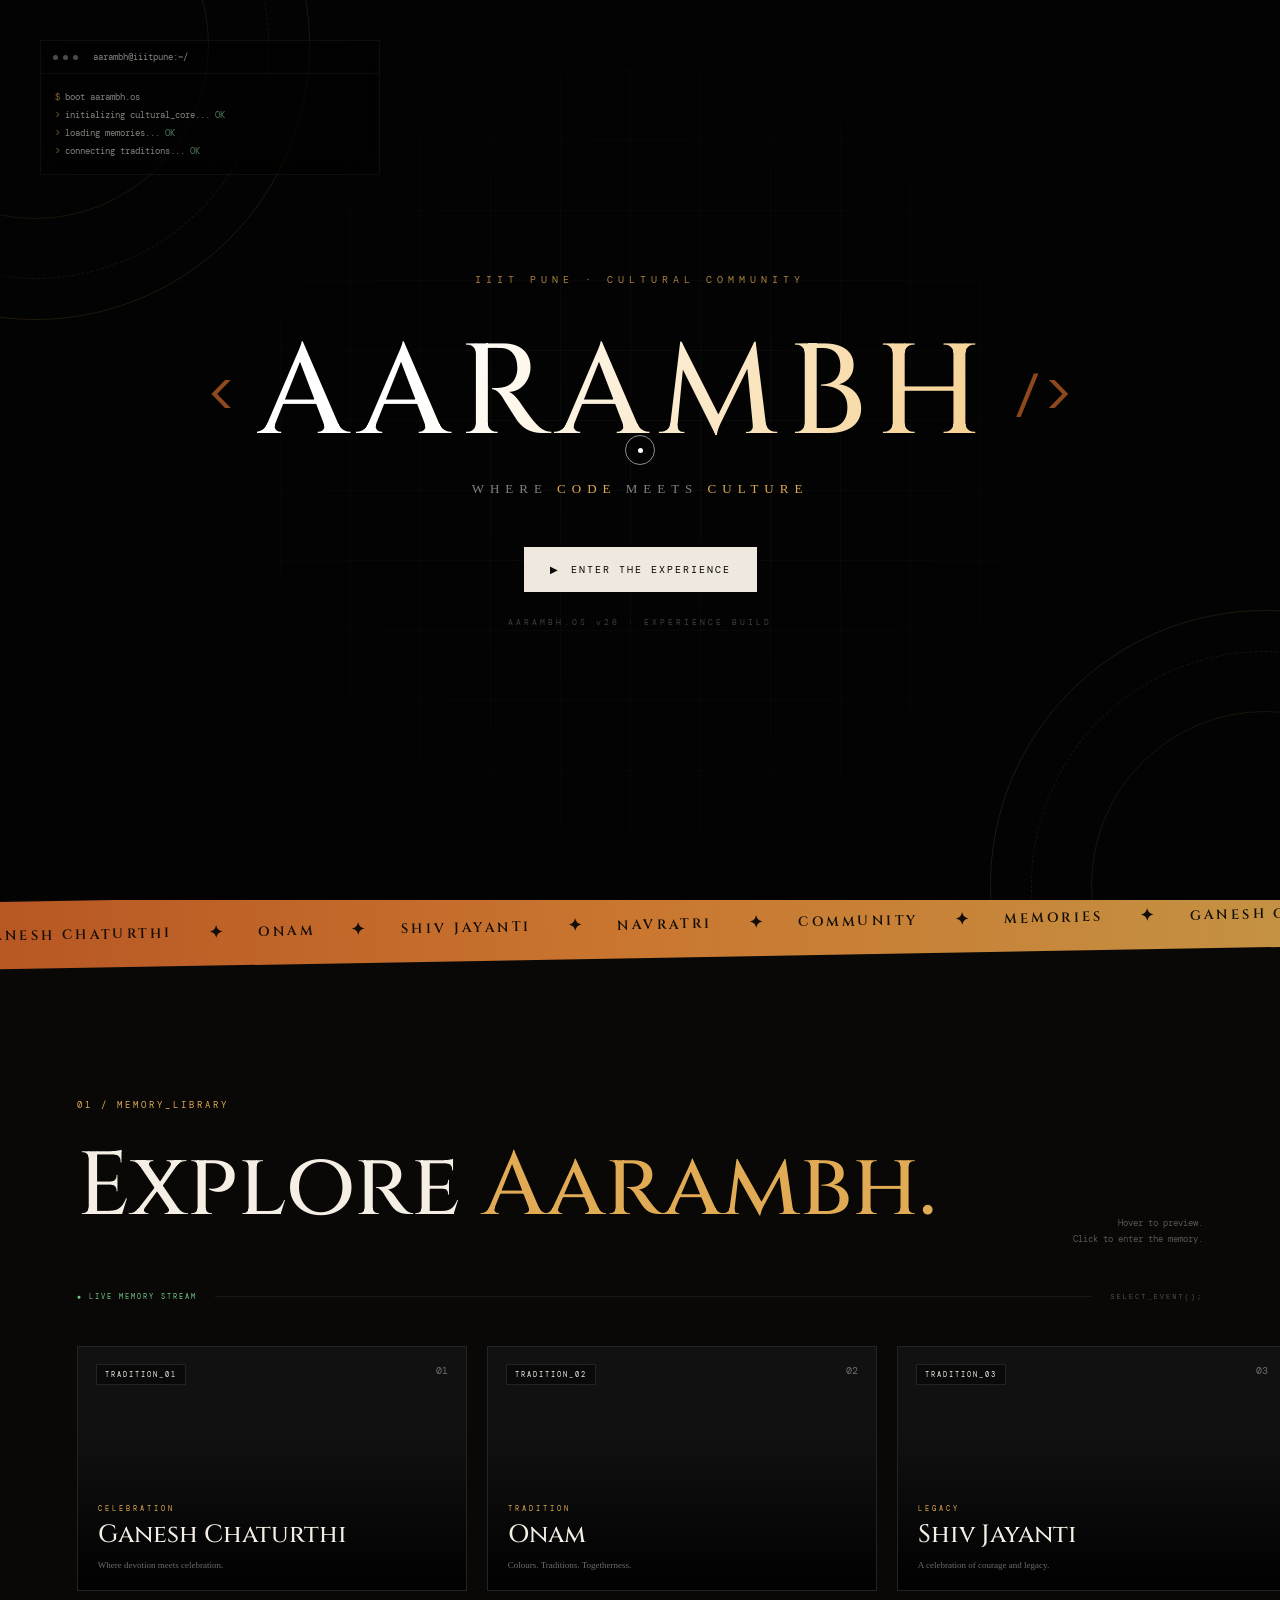
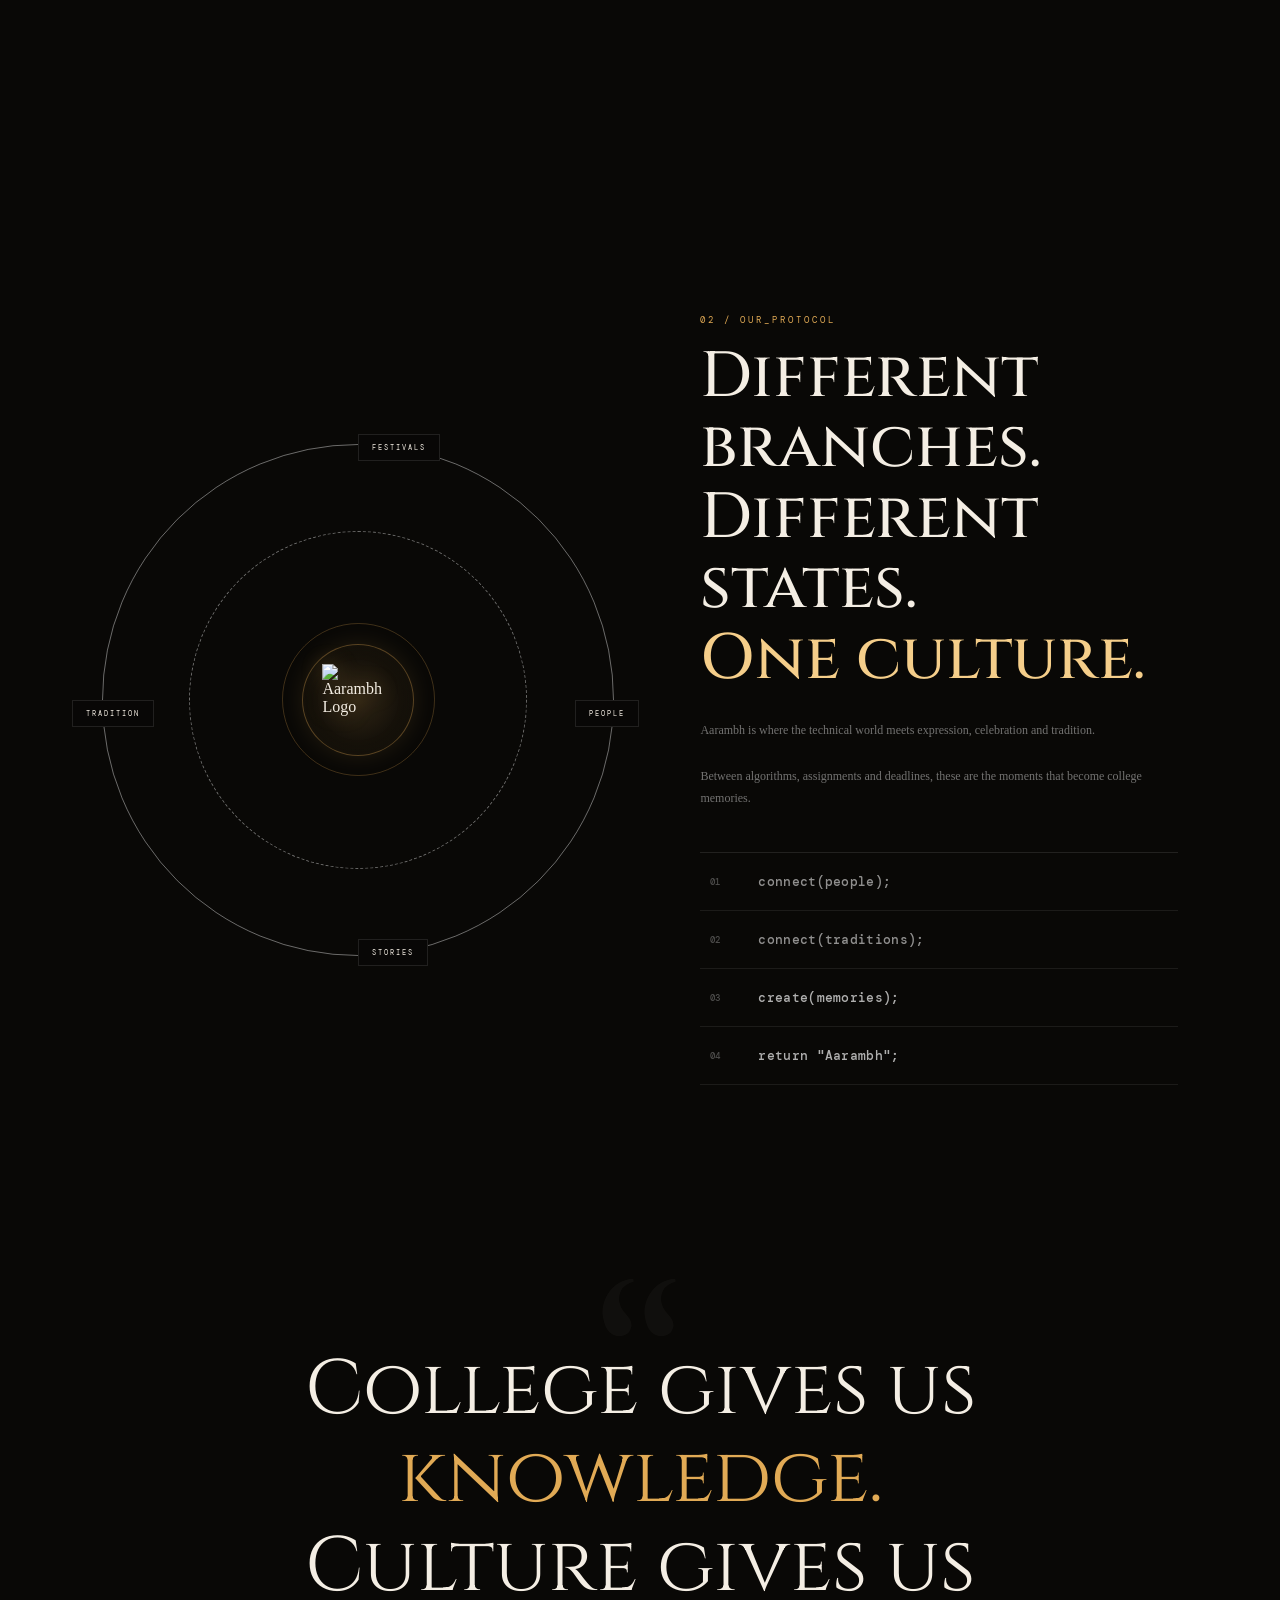
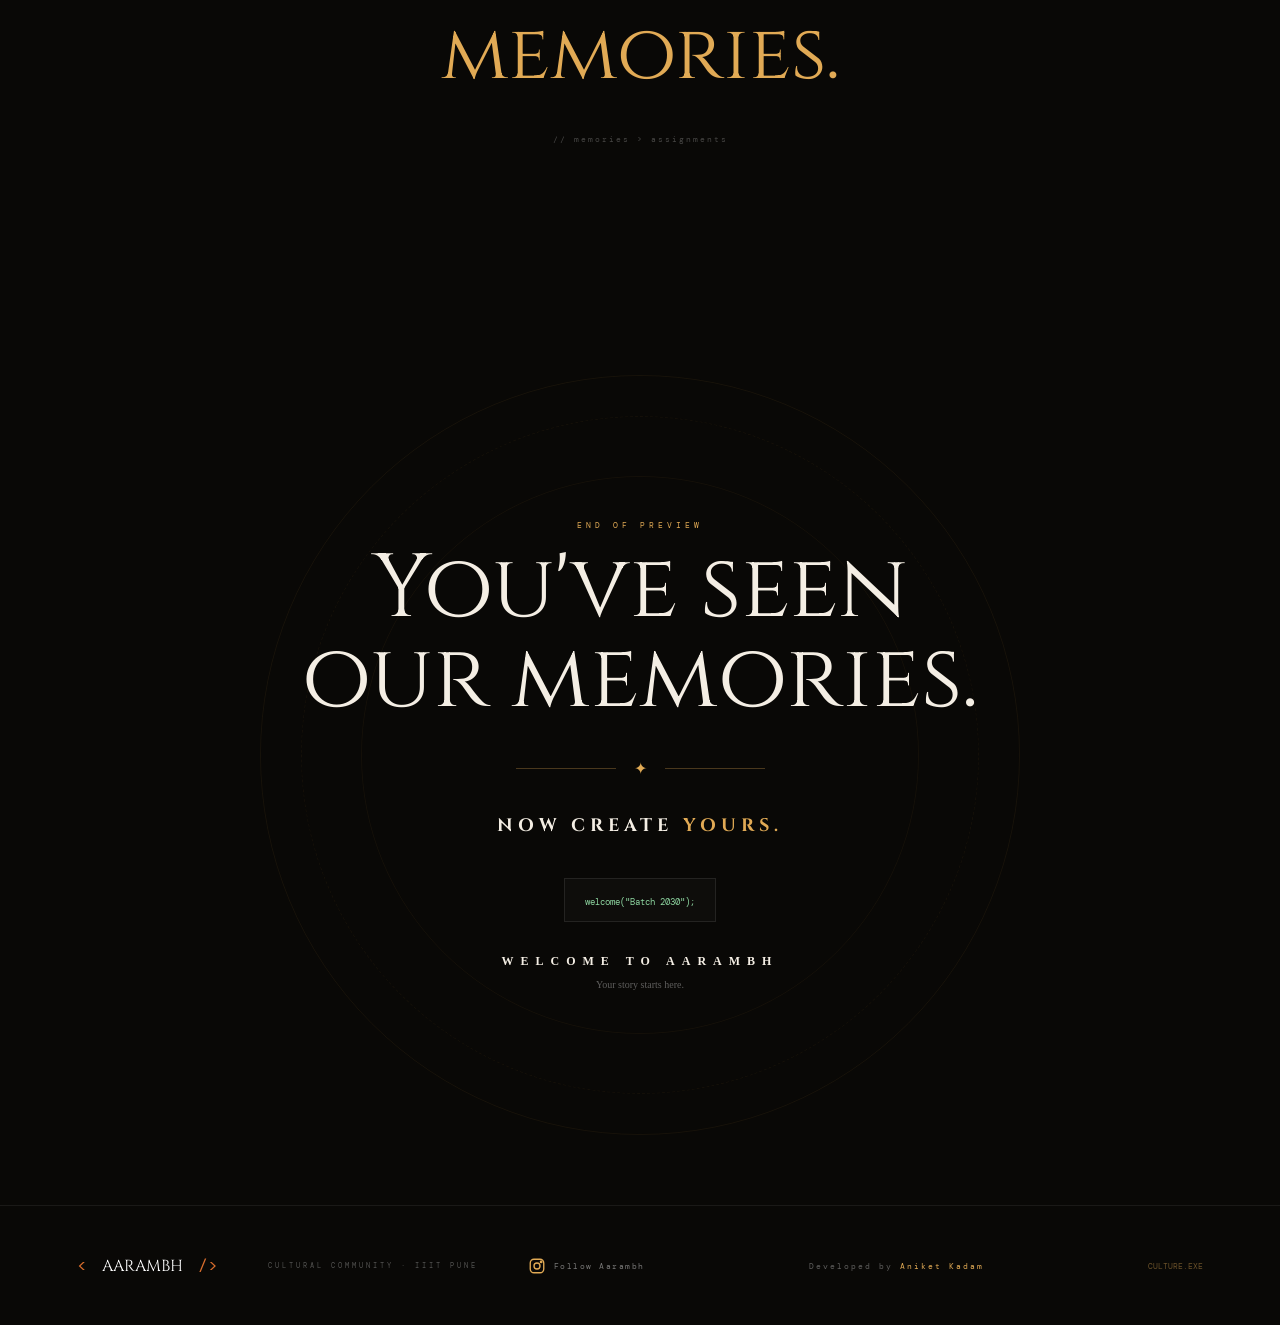
==== index.html @ 5f2bb7c4 "first commit" ====
<!DOCTYPE html>
<html lang="en">

<head>
    <meta charset="UTF-8">

    <meta
        name="viewport"
        content="width=device-width, initial-scale=1.0"
    >

    <title>Aarambh.OS | IIIT Pune</title>

    <link rel="preconnect" href="https://fonts.googleapis.com">

    <link rel="preconnect"
          href="https://fonts.gstatic.com"
          crossorigin>

    <link
        href="https://fonts.googleapis.com/css2?family=Cinzel:wght@400;500;600;700&family=DM+Mono:wght@300;400;500&family=Manrope:wght@300;400;500;600;700&display=swap"
        rel="stylesheet"
    >
    <link
    rel="icon"
    type="image/png"
    sizes="32x32"
    href="https://res.cloudinary.com/sn8krgue/image/upload/v1786532656/aarambh-logo1.png"
>

<link
    rel="apple-touch-icon"
    href="https://res.cloudinary.com/sn8krgue/image/upload/v1786532656/aarambh-logo1.png"
>
<style>
        html,
        body {
            margin: 0;
            padding: 0;
            background-color: #090806;
        }
    </style>
    <link rel="stylesheet" href="./style.css">

</head>


<body>


<!-- ==========================================
     GLOBAL EFFECTS
========================================== -->

<div class="noise"></div>

<div class="scanlines"></div>

<div id="mouseGlow"></div>

<div id="codeRain"></div>

<div id="scrollProgress"></div>



<!-- ==========================================
     CUSTOM CURSOR
========================================== -->

<div id="cursor">

    <div class="cursor-dot"></div>

    <span id="cursorLabel">
        PLAY
    </span>

</div>



<!-- ==========================================
     INTRO / BOOT SCREEN
========================================== -->

<section id="intro">

    <div class="intro-grid"></div>

    <div class="intro-mandala mandala-one"></div>

    <div class="intro-mandala mandala-two"></div>


    <div class="boot-terminal">

        <div class="terminal-top">

            <div class="terminal-dots">

                <span></span>
                <span></span>
                <span></span>

            </div>

            <p>
                aarambh@iiitpune:~/
            </p>

        </div>


        <div class="terminal-body">

            <p class="boot-line">
                <span>$</span>
                boot aarambh.os
            </p>

            <p class="boot-line delay-1">
                <span>></span>
                initializing cultural_core...
                <strong>OK</strong>
            </p>

            <p class="boot-line delay-2">
                <span>></span>
                loading memories...
                <strong>OK</strong>
            </p>

            <p class="boot-line delay-3">
                <span>></span>
                connecting traditions...
                <strong>OK</strong>
            </p>

        </div>

    </div>



    <div class="intro-main">

        <p class="eyebrow">
            IIIT PUNE · CULTURAL COMMUNITY
        </p>

        <div class="intro-title-wrap">

            <div class="code-symbol">
                &lt;
            </div>

            <h1>
                AARAMBH
            </h1>

            <div class="code-symbol">
                /&gt;
            </div>

        </div>


        <p class="intro-subtitle">
            Where
            <span>Code</span>
            Meets
            <span>Culture</span>
        </p>


        <button
            id="enterBtn"
            class="magnetic-button"
        >

            <span class="button-icon">
                ▶
            </span>

            <span>
                ENTER THE EXPERIENCE
            </span>

        </button>


        <p class="intro-version">
            AARAMBH.OS v26 · EXPERIENCE BUILD
        </p>

    </div>

</section>



<!-- ==========================================
     MAIN WEBSITE
========================================== -->

<main id="website">



<!-- ==========================================
     NAVIGATION
========================================== -->

<nav id="navbar">

    <a href="#home" class="nav-logo">

        <span class="logo-bracket">
            &lt;
        </span>

        AARAMBH

        <span class="logo-bracket">
            /&gt;
        </span>

    </a>


    <div class="nav-links">

        <a href="#home">
            01.Home
        </a>

        <a href="#experiences">
            02.Experiences
        </a>

        <a href="#culture">
            03.Culture
        </a>

        <a href="#final">
            04.Join
        </a>

    </div>


    <div class="nav-actions">

    <div class="system-live">
        <span></span>
        SYSTEM LIVE
    </div>

    <!-- INSTAGRAM -->
    <a
        href="https://www.instagram.com/aarambh_iiitp?igsh=MTV1N2R1andocWR2MQ=="
        target="_blank"
        class="nav-instagram"
        aria-label="Aarambh Instagram"
    >
        <svg
            viewBox="0 0 24 24"
            fill="none"
            stroke="currentColor"
            stroke-width="1.8"
        >
            <rect
                x="3"
                y="3"
                width="18"
                height="18"
                rx="5"
            ></rect>

            <circle
                cx="12"
                cy="12"
                r="4"
            ></circle>

            <circle
                cx="17.5"
                cy="6.5"
                r="1"
                fill="currentColor"
                stroke="none"
            ></circle>
        </svg>
    </a>

    <button id="soundButton">
        🔊
    </button>

</div>

</nav>



<!-- ==========================================
     HERO
========================================== -->

<section
    class="hero"
    id="home"
>


    


    <div class="hero-overlay"></div>

    <div class="hero-vignette"></div>

    <div class="hero-pattern"></div>



    <!-- Technical HUD -->

    <div class="hero-hud hud-left">

        <p>
            CULTURAL_PROTOCOL
        </p>

        <span>
            STATUS: ACTIVE
        </span>

        <span>
            LOCATION: IIITP
        </span>

        <span>
            SESSION: 2026
        </span>

    </div>


    <div class="hero-hud hud-right">

        <p>
            MEMORY_STREAM
        </p>

        <span>
            01 · FESTIVALS
        </span>

        <span>
            02 · PEOPLE
        </span>

        <span>
            03 · STORIES
        </span>

    </div>



    <div
        class="hero-content"
        id="heroContent"
    >

        <div class="hero-code">

            <span>
                const
            </span>

            aarambh =

            <strong>
                "culture"
            </strong>;

        </div>


        <h1>

            Culture

            <span>
                Comes Alive
            </span>

            Here.

        </h1>


        <p class="hero-description">

            More than events.

            <br>

            A collection of people, traditions,
            celebrations and memories.

        </p>


        <div class="hero-buttons">

            <button
                class="primary-button magnetic-button"
                onclick="scrollToExperiences()"
            >

                <span>
                    ▶
                </span>

                Explore Memories

            </button>


            <button
                class="secondary-button magnetic-button"
                onclick="scrollToCulture()"
            >

                ./discover-culture

            </button>

        </div>

    </div>



    <!-- Large Decorative Number -->

    <div class="hero-year">

        <span>
            EST.
        </span>

        2026

    </div>



    <div class="scroll-message">

        <div class="scroll-mouse">

            <span></span>

        </div>

        SCROLL TO EXPLORE

    </div>

</section>



<!-- ==========================================
     MARQUEE
========================================== -->

<section class="marquee-section">

    <div class="marquee">

        <div class="marquee-inner">

            <span>
                GANESH CHATURTHI
            </span>

            <b>✦</b>

            <span>
                ONAM
            </span>

            <b>✦</b>

            <span>
                SHIV JAYANTI
            </span>

            <b>✦</b>

            <span>
                NAVRATRI
            </span>

            <b>✦</b>

            <span>
                COMMUNITY
            </span>

            <b>✦</b>

            <span>
                MEMORIES
            </span>

            <b>✦</b>


            <span>
                GANESH CHATURTHI
            </span>

            <b>✦</b>

            <span>
                ONAM
            </span>

            <b>✦</b>

            <span>
                SHIV JAYANTI
            </span>

            <b>✦</b>

            <span>
                NAVRATRI
            </span>

        </div>

    </div>

</section>



<!-- ==========================================
     EXPERIENCES
========================================== -->

<section
    class="experiences section-reveal"
    id="experiences"
>


    <div class="section-top">

        <div>

            <div class="section-code">
                01 / MEMORY_LIBRARY
            </div>

            <h2>
                Explore
                <span>
                    Aarambh.
                </span>
            </h2>

        </div>


        <p>
            Hover to preview.
            <br>
            Click to enter the memory.
        </p>

    </div>



    <div class="experience-status">

        <span>
            ● LIVE MEMORY STREAM
        </span>

        <div></div>

        <code>
            SELECT_EVENT();
        </code>

    </div>



    <div
        class="event-track"
        id="eventTrack"
    >

        <!-- Javascript -->

    </div>

</section>



<!-- ==========================================
     CULTURE / CSE SECTION
========================================== -->

<section
    class="culture-section section-reveal"
    id="culture"
>

    <div class="culture-orbit">

        <div class="orbit orbit-1"></div>

        <div class="orbit orbit-2"></div>

        <div class="orbit orbit-3"></div>


        <div class="orbit-center">

            <img
        src="https://res.cloudinary.com/sn8krgue/image/upload/v1786532656/aarambh-logo1.png"
        alt="Aarambh Logo"
        class="aarambh-orbit-logo"
    >

        </div>


        <div class="orbit-item item-1">
            FESTIVALS
        </div>

        <div class="orbit-item item-2">
            PEOPLE
        </div>

        <div class="orbit-item item-3">
            STORIES
        </div>

        <div class="orbit-item item-4">
            TRADITION
        </div>

    </div>



    <div class="culture-content">

        <div class="section-code">
            02 / OUR_PROTOCOL
        </div>


        <h2>

            Different branches.

            <br>

            Different states.

            <br>

            <span>
                One culture.
            </span>

        </h2>


        <p>

            Aarambh is where the technical world
            meets expression, celebration and tradition.

            <br><br>

            Between algorithms, assignments and deadlines,
            these are the moments that become college memories.

        </p>


        <div class="culture-terminal">

            <div class="culture-terminal-line">

                <span>
                    01
                </span>

                <code>
                    <a href="./people.html" class="terminal-link">
        connect(people);
    </a>
                </code>

            </div>


            <div class="culture-terminal-line">

                <span>
                    02
                </span>

                <code>
                     <a
        href="./traditions.html"
        class="terminal-link"
    >
        connect(traditions);
    </a>
                </code>

            </div>


            <div class="culture-terminal-line">

                <span>
                    03
                </span>

                <code>
                    create(memories);
                </code>

            </div>


            <div class="culture-terminal-line">

                <span>
                    04
                </span>

                <code>
                    return "Aarambh";
                </code>

            </div>

        </div>

    </div>

</section>



<!-- ==========================================
     QUOTE SECTION
========================================== -->

<section class="quote-section section-reveal">

    <div class="quote-symbol">
        “
    </div>

    <h2>

        College gives us
        <span>knowledge.</span>

        <br>

        Culture gives us
        <span>memories.</span>

    </h2>


    <div class="quote-code">
        // memories &gt; assignments
    </div>

</section>



<!-- ==========================================
     FINAL SECTION
========================================== -->

<section
    class="final-section section-reveal"
    id="final"
>


    <div class="final-mandala"></div>


    <div class="final-content">

        <p>
            END OF PREVIEW
        </p>


        <h2>

            You've seen

            <br>

            our memories.

        </h2>


        <div class="final-divider">

            <span></span>

            ✦

            <span></span>

        </div>


        <h3>

            NOW CREATE

            <span>
                YOURS.
            </span>

        </h3>


        <div class="welcome-code">

            <code>
                welcome("Batch 2030");
            </code>

        </div>


        <h4>
            WELCOME TO AARAMBH
        </h4>


        <p class="final-subtitle">
            Your story starts here.
        </p>

    </div>

</section>



<!-- ==========================================
     FOOTER
========================================== -->

<footer>

    <div class="footer-logo">
        &lt;
        <span>AARAMBH</span>
        /&gt;
    </div>

    <p>
        CULTURAL COMMUNITY · IIIT PUNE
    </p>
    <a
    href="https://www.instagram.com/aarambh_iiitp?igsh=MTV1N2R1andocWR2MQ=="
    target="_blank"
    class="instagram-link"
    aria-label="Follow Aarambh on Instagram"
>
    <svg
        viewBox="0 0 24 24"
        class="instagram-icon"
        fill="none"
        stroke="currentColor"
        stroke-width="1.8"
    >
        <rect x="3" y="3" width="18" height="18" rx="5"></rect>
        <circle cx="12" cy="12" r="4"></circle>
        <circle cx="17.5" cy="6.5" r="1"></circle>
    </svg>

    <span>
        Follow Aarambh
    </span>
</a>

    <p class="developer-credit">
        Developed by <span>Aniket Kadam</span>
    </p>

    <code>
        CULTURE.EXE
    </code>

</footer>


</main>



<!-- ==========================================
     VIDEO EXPERIENCE
========================================== -->

<section
    id="videoExperience"
    class="video-experience"
>


    <div
        class="video-backdrop"
        onclick="closeVideo()"
    ></div>


    <div
        class="video-player"
        id="videoPlayer"
    >


        <div class="video-player-top">

            <div>

                <span id="videoIndex">
                    MEMORY_01
                </span>

                <p id="videoCategory">
                    FESTIVAL
                </p>

            </div>


            <button
                class="video-close"
                onclick="closeVideo()"
            >

                ✕

            </button>

        </div>



        <div class="video-frame">

            <video
                id="mainVideo"
                controls
                playsinline
            ></video>


            <div class="frame-corner corner-one"></div>

            <div class="frame-corner corner-two"></div>

            <div class="frame-corner corner-three"></div>

            <div class="frame-corner corner-four"></div>

        </div>



        <div class="video-details">

            <div>

                <p class="memory-label">
                    NOW PLAYING
                </p>

                <h2 id="videoTitle">
                    Ganesh Chaturthi
                </h2>

                <p id="videoQuote">
                    Culture comes alive.
                </p>

            </div>


            <div class="player-controls">

                <button onclick="previousVideo()">
                    ← PREV
                </button>

                <div class="memory-counter">

                    <span id="currentNumber">
                        01
                    </span>

                    /

                    <span id="totalNumber">
                        05
                    </span>

                </div>

                <button onclick="nextVideo()">
                    NEXT →
                </button>

            </div>

        </div>


    </div>

</section>



<script src="./script.js"></script>

</body>

</html>
---- style.css ----
/* ===================================================
   ROOT
=================================================== */

:root {

    --bg: #050505;

    --bg-soft: #0b0a09;

    --text: #f4eee4;

    --muted: rgba(244,238,228,.52);

    --gold: #e1aa55;

    --gold-light: #f5ce8a;

    --orange: #d96d2d;

    --border: rgba(255,255,255,.12);

    --mono: "DM Mono", monospace;

    --serif: "Cinzel", serif;

    --sans: "Manrope", sans-serif;

}


/* ===================================================
   RESET
=================================================== */

* {

    margin: 0;

    padding: 0;

    box-sizing: border-box;

}


html {

    scroll-behavior: smooth;

}


body {

    margin: 0;

    background-color: #090806;

    background:
        linear-gradient(
            rgba(8, 6, 5, 0.76),
            rgba(8, 6, 5, 0.82)
        ),
        url("img.jpeg");

    background-size: cover;
    background-position: center;
    background-repeat: no-repeat;
    background-attachment: fixed;

    color: var(--text);

}


#experiences,
#culture,
#final {
    background: transparent;
}
/* ===================================================
   SCROLLBAR
=================================================== */

::-webkit-scrollbar {

    width: 7px;

}

::-webkit-scrollbar-track {

    background: #030303;

}

::-webkit-scrollbar-thumb {

    background: linear-gradient(
        var(--gold),
        var(--orange)
    );

    border-radius: 20px;

}


/* ===================================================
   NOISE
=================================================== */

.noise {

    pointer-events: none;

    position: fixed;

    inset: 0;

    z-index: 9990;

    opacity: .035;

    background-image:

        url("data:image/svg+xml,%3Csvg viewBox='0 0 180 180' xmlns='http://www.w3.org/2000/svg'%3E%3Cfilter id='noise'%3E%3CfeTurbulence type='fractalNoise' baseFrequency='.9' numOctaves='4' stitchTiles='stitch'/%3E%3C/filter%3E%3Crect width='100%25' height='100%25' filter='url(%23noise)' opacity='.8'/%3E%3C/svg%3E");

}


/* ===================================================
   SCANLINES
=================================================== */

.scanlines {

    pointer-events: none;

    position: fixed;

    inset: 0;

    z-index: 9980;

    opacity: .025;

    background:

        repeating-linear-gradient(

            to bottom,

            transparent 0,

            transparent 3px,

            rgba(255,255,255,.5) 4px

        );

}


/* ===================================================
   MOUSE GLOW
=================================================== */

#mouseGlow {

    width: 600px;

    height: 600px;

    position: fixed;
    left: 0;
    top: 0;

    border-radius: 50%;

    pointer-events: none;

    z-index: 0;

    background:

        radial-gradient(

            circle,

            rgba(211,127,48,.08),

            transparent 65%

        );

    transform: translate(-50%, -50%);

}


/* ===================================================
   CODE RAIN
=================================================== */

#codeRain {

    position: fixed;

    inset: 0;

    pointer-events: none;

    overflow: hidden;

    z-index: 1;

    opacity: .4;

}


.code-particle {

    position: absolute;

    top: -100px;

    color: var(--gold);

    font-family: var(--mono);

    font-size: 10px;

    opacity: 0;

    animation:

        codeFall linear infinite;

}


@keyframes codeFall {

    0% {

        transform: translateY(-100px);

        opacity: 0;

    }

    10% {

        opacity: .18;

    }

    85% {

        opacity: .12;

    }

    100% {

        transform: translateY(110vh);

        opacity: 0;

    }

}


/* ===================================================
   PROGRESS BAR
=================================================== */

#scrollProgress {

    position: fixed;

    top: 0;

    left: 0;

    width: 0;

    height: 2px;

    z-index: 10000;

    background:

        linear-gradient(

            90deg,

            var(--orange),

            var(--gold-light)

        );

}


/* ===================================================
   SMOOTH PREMIUM CURSOR
=================================================== */

#cursor {

    position: fixed;

    left: 0;
    top: 0;

    z-index: 20000;

    pointer-events: none;

    display: flex;

    align-items: center;

    justify-content: center;

    width: 30px;
    height: 30px;

    border-radius: 50%;

    border: 1px solid rgba(255,255,255,.55);

    

    will-change: transform;

    transition:
        width .22s ease,
        height .22s ease,
        border-color .22s ease,
        background .22s ease;
}


/* small center dot */

.cursor-dot {

    width: 5px;

    height: 5px;

    border-radius: 50%;

    background: white;

    transition:
        width .2s ease,
        height .2s ease,
        opacity .2s ease;
}


/* PLAY TEXT */

#cursorLabel {

    position: absolute;

    left: 50%;
    top: 50%;

    transform:
        translate(-50%, -50%);

    font-family: var(--mono);

    font-size: 8px;

    letter-spacing: 1.5px;

    color: var(--gold-light);

    opacity: 0;

    transition:
        opacity .2s ease;

}


/* =========================================
   EVENT CARD HOVER
========================================= */

#cursor.play {

    width: 64px;

    height: 64px;

    border-color:
        rgba(225,170,85,.85);

    background:
        rgba(225,170,85,.08);

}


/* hide center dot */

#cursor.play .cursor-dot {

    opacity: 0;

}


/* show play */

#cursor.play #cursorLabel {

    opacity: 1;

}


/* =========================================
   BUTTON / LINK HOVER
========================================= */

#cursor.pointer {

    width: 42px;

    height: 42px;

    border-color: var(--gold);

    background:
        rgba(225,170,85,.04);

}


/* =========================================
   MOBILE / IPAD TOUCH
========================================= */

@media (hover: none),
       (max-width: 900px) {

    #cursor {

        display: none;

    }

    body {

        cursor: auto;

    }

}

/* ===================================================
   INTRO
=================================================== */

#intro {

    position: fixed;

    inset: 0;

    height: 100vh;

    background: #030303;

    z-index: 15000;

    display: flex;

    justify-content: center;

    align-items: center;

    overflow: hidden;

    transition:

        opacity 1s cubic-bezier(.76,0,.24,1),

        visibility 1s;

}


#intro.closed {

    opacity: 0;

    visibility: hidden;

}


.intro-grid {

    position: absolute;

    inset: 0;

    background-image:

        linear-gradient(
            rgba(255,255,255,.035) 1px,
            transparent 1px
        ),

        linear-gradient(
            90deg,
            rgba(255,255,255,.035) 1px,
            transparent 1px
        );

    background-size: 70px 70px;

    mask-image:

        radial-gradient(
            circle at center,
            black,
            transparent 80%
        );

}


/* Mandala */

.intro-mandala,
.final-mandala {

    position: absolute;

    width: 550px;

    height: 550px;

    border-radius: 50%;

    border: 1px solid rgba(225,170,85,.12);

}


.intro-mandala::before,
.intro-mandala::after,
.final-mandala::before,
.final-mandala::after {

    content: "";

    position: absolute;

    inset: 40px;

    border-radius: 50%;

    border: 1px dashed rgba(225,170,85,.1);

}


.intro-mandala::after,
.final-mandala::after {

    inset: 100px;

    border-style: solid;

}


.mandala-one {

    left: -240px;

    top: -230px;

    animation: rotateSlow 40s linear infinite;

}


.mandala-two {

    right: -260px;

    bottom: -260px;

    animation: rotateSlowReverse 45s linear infinite;

}


@keyframes rotateSlow {

    to {
        transform: rotate(360deg);
    }

}


@keyframes rotateSlowReverse {

    to {
        transform: rotate(-360deg);
    }

}


/* Terminal */

.boot-terminal {

    position: absolute;

    top: 40px;

    left: 40px;

    width: 340px;

    border:

        1px solid rgba(255,255,255,.09);

    background: rgba(0,0,0,.4);

    backdrop-filter: blur(15px);

    font-family: var(--mono);

    font-size: 9px;

    opacity: .55;

}


.terminal-top {

    display: flex;

    align-items: center;

    gap: 15px;

    padding: 10px 12px;

    border-bottom:

        1px solid rgba(255,255,255,.08);

}


.terminal-dots {

    display: flex;

    gap: 5px;

}


.terminal-dots span {

    width: 5px;

    height: 5px;

    background: #888;

    border-radius: 50%;

}


.terminal-body {

    padding: 14px;

    line-height: 2;

}


.boot-line {

    opacity: 0;

    animation:

        bootAppear .5s forwards;

}


.boot-line span {

    color: var(--gold);

}


.boot-line strong {

    color: #8bd8a1;

    font-weight: 400;

}


.delay-1 {

    animation-delay: .5s;

}


.delay-2 {

    animation-delay: 1s;

}


.delay-3 {

    animation-delay: 1.5s;

}


@keyframes bootAppear {

    from {

        opacity: 0;

        transform: translateY(5px);

    }

    to {

        opacity: 1;

        transform: none;

    }

}


/* Main Intro */

.intro-main {

    position: relative;

    z-index: 5;

    text-align: center;

}


.eyebrow {

    font-family: var(--mono);

    font-size: 10px;

    letter-spacing: 5px;

    color: var(--gold);

    opacity: .75;

    margin-bottom: 22px;

}


.intro-title-wrap {

    display: flex;

    align-items: center;

    gap: 20px;

}


.intro-title-wrap h1 {

    font-family: var(--serif);

    font-size: clamp(55px, 10vw, 145px);

    font-weight: 500;

    letter-spacing: .08em;

    background:

        linear-gradient(

            110deg,

            #fff 10%,

            var(--gold-light),

            #fff 75%

        );

    background-size: 250%;

    -webkit-background-clip: text;

    -webkit-text-fill-color: transparent;

    animation:

        titleShine 5s infinite linear;

}


@keyframes titleShine {

    to {

        background-position: -250% center;

    }

}


.code-symbol {

    color: var(--orange);

    font-family: var(--mono);

    font-size: clamp(25px,4vw,55px);

    opacity: .65;

}


.intro-subtitle {

    font-size: 13px;

    letter-spacing: 6px;

    text-transform: uppercase;

    color: rgba(255,255,255,.5);

}


.intro-subtitle span {

    color: var(--gold);

}


#enterBtn {

    margin-top: 50px;

}


.intro-version {

    margin-top: 25px;

    font-family: var(--mono);

    font-size: 8px;

    letter-spacing: 3px;

    opacity: .25;

}


/* ===================================================
   BUTTONS
=================================================== */

.magnetic-button {

    position: relative;

    cursor: none;

}


#enterBtn,
.primary-button {

    border: none;

    padding: 16px 26px;

    background: #eee8de;

    color: #080706;

    font-family: var(--mono);

    font-size: 10px;

    letter-spacing: 2px;

    display: inline-flex;

    gap: 11px;

    align-items: center;

    transition:

        transform .3s,

        box-shadow .3s;

}


#enterBtn:hover,
.primary-button:hover {

    box-shadow:

        0 15px 50px rgba(225,170,85,.2);

}


.secondary-button {

    padding: 15px 23px;

    background: transparent;

    border: 1px solid var(--border);

    color: rgba(255,255,255,.65);

    font-family: var(--mono);

    font-size: 10px;

    cursor: none;

}


/* ===================================================
   MAIN WEBSITE BLUR
=================================================== */

#website {

    position: relative;

    z-index: 3;

    transition:

        filter .55s,

        transform .65s;

}


#website.video-open {

    filter:

        blur(14px)

        brightness(.35);

    transform:

        scale(.975);

}


/* ===================================================
   NAV
=================================================== */

nav {

    position: fixed;

    width: 100%;

    top: 0;

    left: 0;

    z-index: 1000;

    height: 82px;

    display: flex;

    align-items: center;

    padding: 0 5%;

    transition:

        background .4s,

        height .4s;

}


nav.scrolled {

    height: 67px;

    background: rgba(5,5,5,.72);

    border-bottom:

        1px solid rgba(255,255,255,.07);

    backdrop-filter: blur(18px);

}


.nav-logo {

    font-family: var(--serif);

    color: white;

    font-weight: 600;

    text-decoration: none;

    font-size: 16px;

    letter-spacing: 3px;

}


.logo-bracket {

    color: var(--orange);

    font-family: var(--mono);

}


.nav-links {

    display: flex;

    margin-left: 70px;

    gap: 32px;

}


.nav-links a {

    color: rgba(255,255,255,.45);

    text-decoration: none;

    font-family: var(--mono);

    font-size: 9px;

    transition: color .3s;

}


.nav-links a:hover {

    color: var(--gold);

}


.nav-actions {

    margin-left: auto;

    display: flex;

    align-items: center;

    gap: 20px;

}


.system-live {

    font-family: var(--mono);

    font-size: 8px;

    letter-spacing: 2px;

    color: rgba(255,255,255,.45);

}


.system-live span {

    width: 6px;

    height: 6px;

    border-radius: 50%;

    display: inline-block;

    background: #75cc8c;

    margin-right: 7px;

    box-shadow:

        0 0 12px #75cc8c;

    animation:

        pulse 1.8s infinite;

}


@keyframes pulse {

    50% {

        opacity: .25;

    }

}


#soundButton {

    width: 36px;

    height: 36px;

    border-radius: 50%;

    color: white;

    background: rgba(255,255,255,.05);

    border: 1px solid var(--border);

    cursor: none;

}


/* ===================================================
   HERO
=================================================== */

.hero {
    position: relative;

    height: 100vh;
    min-height: 700px;

    display: flex;
    align-items: center;

    overflow: hidden;

    background:
        linear-gradient(
            90deg,
            rgba(3,3,3,.94) 0%,
            rgba(3,3,3,.82) 35%,
            rgba(3,3,3,.55) 65%,
            rgba(3,3,3,.35) 100%
        ),
        url("ChatGPT\ Image\ Aug\ 10\,\ 2026\,\ 04_08_48\ PM.png");

    background-size: cover;
    background-position: center;
    background-repeat: no-repeat;
}


.hero-video {
    display: none;
}


.hero-overlay {

    position: absolute;

    inset: 0;

    background:

        linear-gradient(

            90deg,

            rgba(2,2,2,.98) 0%,

            rgba(3,3,3,.80) 36%,

            rgba(3,3,3,.25) 75%

        ),

        linear-gradient(

            0deg,

            #050505 0%,

            transparent 35%

        );

}


.hero-vignette {

    position: absolute;

    inset: 0;

    box-shadow:

        inset 0 0 240px 70px rgba(0,0,0,.75);

}


.hero-pattern {

    position: absolute;

    width: 900px;

    height: 900px;

    right: -280px;

    top: 50%;

    transform:

        translateY(-50%);

    border:

        1px solid rgba(225,170,85,.08);

    border-radius: 50%;

}


.hero-pattern::before {

    content: "";

    position: absolute;

    inset: 70px;

    border:

        1px dashed rgba(225,170,85,.1);

    border-radius: 50%;

    animation:

        rotateSlow 35s linear infinite;

}


.hero-pattern::after {

    content: "";

    position: absolute;

    inset: 150px;

    border:

        1px solid rgba(225,170,85,.12);

    border-radius: 50%;

}


.hero-content {

    position: relative;

    z-index: 6;

    width: min(900px, 80%);

    margin-left: 7%;

    will-change: transform;

}


.hero-code {

    font-family: var(--mono);

    font-size: 10px;

    margin-bottom: 22px;

    letter-spacing: 1px;

    color: rgba(255,255,255,.38);

}


.hero-code span {

    color: #cf77d8;

}


.hero-code strong {

    color: var(--gold);

    font-weight: 400;

}


.hero h1 {

    font-family: var(--serif);

    font-size: clamp(55px,8vw,118px);

    line-height: .95;

    font-weight: 500;

    max-width: 950px;

    letter-spacing: -.03em;

}


.hero h1 span {

    display: block;

    color: var(--gold-light);

    font-style: italic;

}


.hero-description {

    margin-top: 30px;

    max-width: 520px;

    color: rgba(255,255,255,.53);

    line-height: 1.9;

    font-size: 13px;

}


.hero-buttons {

    display: flex;

    gap: 12px;

    margin-top: 35px;

}


.hero-hud {

    position: absolute;

    z-index: 5;

    font-family: var(--mono);

    display: flex;

    flex-direction: column;

    gap: 7px;

}


.hero-hud p {

    color: var(--gold);

    font-size: 8px;

    letter-spacing: 2px;

    margin-bottom: 3px;

}


.hero-hud span {

    color: rgba(255,255,255,.25);

    font-size: 7px;

    letter-spacing: 1px;

}


.hud-left {

    left: 7%;

    bottom: 5%;

}


.hud-right {

    right: 3%;

    top: 22%;

    text-align: right;

}


.hero-year {

    position: absolute;

    bottom: 5%;

    right: 5%;

    font-family: var(--serif);

    font-size: 60px;

    opacity: .07;

}


.hero-year span {

    display: block;

    font-family: var(--mono);

    font-size: 7px;

    letter-spacing: 4px;

}


.scroll-message {

    position: absolute;

    bottom: 30px;

    left: 50%;

    transform:

        translateX(-50%);

    font-family: var(--mono);

    font-size: 7px;

    letter-spacing: 3px;

    opacity: .45;

    display: flex;

    align-items: center;

    gap: 12px;

}


.scroll-mouse {

    width: 18px;

    height: 27px;

    border:

        1px solid rgba(255,255,255,.35);

    border-radius: 15px;

    position: relative;

}


.scroll-mouse span {

    position: absolute;

    width: 2px;

    height: 5px;

    background: white;

    top: 5px;

    left: 7px;

    animation:

        mouseScroll 1.8s infinite;

}


@keyframes mouseScroll {

    0% {

        opacity: 0;

        transform:

            translateY(0);

    }

    50% {

        opacity: 1;

    }

    100% {

        opacity: 0;

        transform:

            translateY(8px);

    }

}


/* ===================================================
   MARQUEE
=================================================== */

.marquee-section {
    position: relative;

    z-index: 20;

    padding: 23px 0;

    margin-top: -8px;
    margin-bottom: -8px;

    background:
        linear-gradient(
            90deg,
            #b75623,
            #ca7730,
            #c49243
        );

    color: #130d08;

    overflow: hidden;

    transform:
        rotate(-1deg)
        scale(1.035);

    transform-origin: center;
}f


.marquee {

    overflow: hidden;

}


.marquee-inner {

    width: max-content;

    display: flex;

    align-items: center;

    gap: 35px;

    animation:

        marquee 24s linear infinite;

}


.marquee-inner span {

    font-family: var(--serif);

    font-size: 13px;

    letter-spacing: 3px;

    font-weight: 600;

}


@keyframes marquee {

    to {

        transform:

            translateX(-50%);

    }

}


/* ===================================================
   COMMON SECTION
=================================================== */

.section-reveal {

    opacity: 0;

    transform:

        translateY(80px);

    transition:

        opacity .9s ease,

        transform .9s cubic-bezier(.22,1,.36,1);

}


.section-reveal.visible {

    opacity: 1;

    transform: none;

}


.section-code {

    font-family: var(--mono);

    color: var(--gold);

    font-size: 9px;

    letter-spacing: 3px;

    margin-bottom: 16px;

}


/* ===================================================
   EXPERIENCES
=================================================== */

.experiences {

    min-height: 100vh;

    padding:

        150px 0 120px;

    background:

        radial-gradient(

            circle at 20% 10%,

            rgba(180,94,30,.08),

            transparent 30%

        );

}


.section-top {

    padding: 0 6%;

    display: flex;

    justify-content: space-between;

    align-items: flex-end;

}


.section-top h2 {

    font-family: var(--serif);

    font-size: clamp(48px,7vw,90px);

    font-weight: 500;

}


.section-top h2 span {

    color: var(--gold);

}


.section-top > p {

    font-family: var(--mono);

    font-size: 9px;

    line-height: 1.8;

    color: rgba(255,255,255,.32);

    text-align: right;

}


.experience-status {

    margin:

        45px 6% 20px;

    display: flex;

    align-items: center;

    gap: 18px;

    font-family: var(--mono);

    font-size: 7px;

    letter-spacing: 2px;

    color: rgba(255,255,255,.28);

}


.experience-status span {

    color: #70c88b;

}


.experience-status div {

    height: 1px;

    flex: 1;

    background:

        rgba(255,255,255,.07);

}


/* Event track */

.event-track {

    display: flex;

    gap: 20px;

    overflow-x: auto;

    padding:

        25px 6%

        70px;

    perspective: 1200px;

}


.event-track::-webkit-scrollbar {

    display: none;

}


/* Event card */

.event-card {

    position: relative;

    flex: 0 0 390px;

    height: 245px;

    border:

        1px solid rgba(255,255,255,.08);

    overflow: hidden;

    background: #111;

    transform-style: preserve-3d;

    transition:

        box-shadow .4s,

        border .4s;

    cursor: none;

}


.event-card:hover {

    border-color:

        rgba(225,170,85,.42);

    box-shadow:

        0 35px 80px rgba(0,0,0,.7),

        0 0 50px rgba(211,112,43,.05);

}


.event-card video {

    width: 100%;

    height: 100%;

    object-fit: cover;

    filter:

        saturate(.65)

        contrast(1.05);

    transition:

        filter .4s,

        transform .6s;

}


.event-card:hover video {

    filter:

        saturate(1)

        contrast(1.05);

    transform:

        scale(1.08);

}


.card-overlay {

    position: absolute;

    inset: 0;

    background:

        linear-gradient(

            to top,

            rgba(0,0,0,.96),

            transparent 65%

        );

}


.card-scan {

    position: absolute;

    width: 100%;

    height: 1px;

    top: 0;

    left: 0;

    background:

        linear-gradient(

            90deg,

            transparent,

            var(--gold),

            transparent

        );

    opacity: 0;

}


.event-card:hover .card-scan {

    opacity: .7;

    animation:

        scanCard 1.7s linear infinite;

}


@keyframes scanCard {

    from {

        top: 0;

    }

    to {

        top: 100%;

    }

}


.card-number {

    position: absolute;

    top: 17px;

    right: 18px;

    font-family: var(--mono);

    font-size: 10px;

    color: rgba(255,255,255,.4);

}


.card-type {

    position: absolute;

    top: 17px;

    left: 18px;

    font-family: var(--mono);

    font-size: 7px;

    letter-spacing: 2px;

    padding:

        5px 8px;

    background:

        rgba(0,0,0,.38);

    backdrop-filter:

        blur(10px);

    border:

        1px solid rgba(255,255,255,.1);

}


.card-content {

    position: absolute;

    left: 20px;

    right: 20px;

    bottom: 18px;

}


.card-content p {

    font-family: var(--mono);

    font-size: 7px;

    color: var(--gold);

    letter-spacing: 3px;

}


.card-content h3 {

    font-family: var(--serif);

    font-size: 25px;

    margin:

        5px 0 3px;

    font-weight: 500;

}


.card-content span {

    font-size: 9px;

    color: rgba(255,255,255,.42);

}


.card-play {

    position: absolute;

    width: 48px;

    height: 48px;

    right: 18px;

    bottom: 18px;

    border-radius: 50%;

    border:

        1px solid rgba(255,255,255,.35);

    background:

        rgba(255,255,255,.07);

    backdrop-filter:

        blur(10px);

    display: flex;

    justify-content: center;

    align-items: center;

    opacity: 0;

    transform:

        scale(.5);

    transition:

        opacity .3s,

        transform .3s;

}


.event-card:hover .card-play {

    opacity: 1;

    transform:

        scale(1);

}


/* ===================================================
   CULTURE SECTION
=================================================== */

.culture-section {

    position: relative;

    min-height: auto;

    padding:
        65px 8%
        100px;

    display: grid;

    grid-template-columns:
        1fr 1fr;

    align-items: center;

    gap: 8%;

    background:

        radial-gradient(

            circle at left,

            rgba(202,118,39,.1),

            transparent 35%

        );

}


.culture-orbit {

    width: min(520px,40vw);

    aspect-ratio: 1;

    position: relative;

    margin: auto;

}


.orbit {

    position: absolute;

    border-radius: 50%;

    border:

        1px solid rgba(256, 256, 256, 0.4);

    inset: 0;

}


.orbit-2 {

    inset: 17%;

    border-style: dashed;

    animation:

        rotateSlow 25s linear infinite;

}


.orbit-3 {

    inset: 35%;

    border-color:

        rgba(225,170,85,.25);

}


.orbit-center {

    position: absolute;

    left: 50%;
    top: 50%;

    transform:
        translate(-50%, -50%);

    width: 112px;
    height: 112px;

    border-radius: 50%;

    display: flex;

    align-items: center;
    justify-content: center;

    z-index: 20;

    background:
        radial-gradient(
            circle,
            rgba(225,170,85,.18),
            rgba(225,170,85,.06) 55%,
            rgba(5,5,5,.85) 100%
        );

    border:
        1px solid rgba(225,170,85,.35);

    box-shadow:
        0 0 25px rgba(225,170,85,.12),
        inset 0 0 20px rgba(225,170,85,.05);

}
.aarambh-orbit-logo {

    width: 72px;
    height: 72px;

    object-fit: contain;

    display: block;

    filter:
        drop-shadow(
            0 0 10px
            rgba(225,170,85,.25)
        );

}

.orbit-center span {
    font-family: var(--mono);
    color: var(--gold);
    font-size: 17px;
}


.orbit-item {

    position: absolute;

    padding:

        8px 13px;

    background: #080706;

    border:

        1px solid rgba(255,255,255,.1);

    font-family: var(--mono);

    font-size: 7px;

    letter-spacing: 2px;

}


.item-1 {

    left: 50%;

    top: -10px;

}


.item-2 {

    right: -25px;

    top: 50%;

}


.item-3 {

    left: 50%;

    bottom: -10px;

}


.item-4 {

    left: -30px;

    top: 50%;

}


.culture-content h2 {

    font-family: var(--serif);

    font-weight: 500;

    font-size: clamp(44px,5vw,75px);

    line-height: 1.1;

}


.culture-content h2 span {

    color: var(--gold-light);

}


.culture-content > p {

    max-width: 560px;

    margin-top: 25px;

    color: rgba(255,255,255,.43);

    line-height: 1.9;

    font-size: 12px;

}


/* =========================================
   CULTURE TERMINAL - BIGGER + BOLDER
========================================= */

.culture-terminal {
    margin-top: 42px;
    max-width: 650px;

    border-top:
        1px solid rgba(255,255,255,.10);
}


.culture-terminal-line {
    position: relative;

    display: flex;
    align-items: center;

    gap: 26px;

    min-height: 58px;

    padding: 15px 10px;

    border-bottom:
        1px solid rgba(255,255,255,.08);

    overflow: hidden;

    transition:
        padding-left .35s cubic-bezier(.22,1,.36,1),
        border-color .3s ease,
        background .3s ease;
}


/* NUMBER */

.culture-terminal-line > span {
    min-width: 22px;

    font-family: var(--mono);

    font-size: 9px;

    font-weight: 500;

    color:
        rgba(255,255,255,.28);

    transition:
        color .3s ease,
        transform .3s ease;
}


/* CODE */

.culture-terminal-line code {
    position: relative;
    z-index: 2;

    font-family: var(--mono);

    font-size: 13px;

    font-weight: 500;

    letter-spacing: .3px;

    color:
        rgba(255,255,255,.68);
}


/* CLICKABLE LINKS */

.terminal-link {
    color:
        rgba(255,255,255,.72);

    font: inherit;

    font-weight: 500;

    text-decoration: none;

    transition:
        color .3s ease,
        text-shadow .3s ease,
        letter-spacing .3s ease;
}
/* ===================================================
   QUOTE
=================================================== */

.quote-section {

    min-height: 80vh;

    display: flex;

    flex-direction: column;

    justify-content: center;

    align-items: center;

    text-align: center;

    position: relative;

    padding: 10%;

}


.quote-symbol {

    font-family: var(--serif);

    position: absolute;

    font-size: 300px;

    opacity: .03;

    top: 5%;

}


.quote-section h2 {

    font-family: var(--serif);

    font-weight: 400;

    font-size: clamp(40px,6vw,85px);

    line-height: 1.15;

}


.quote-section h2 span {

    color: var(--gold);

}


.quote-code {

    margin-top: 35px;

    font-family: var(--mono);

    font-size: 8px;

    color: rgba(255,255,255,.25);

    letter-spacing: 2px;

}


/* ===================================================
   FINAL
=================================================== */

.final-section {

    height: 100vh;

    min-height: 700px;

    position: relative;

    display: grid;

    place-items: center;

    text-align: center;

    overflow: hidden;

    background:

        radial-gradient(

            circle at center,

            rgba(191,97,33,.12),

            transparent 45%

        );

}


.final-mandala {

    width: 760px;

    height: 760px;

    opacity: .55;

    animation:

        rotateSlow 55s linear infinite;

}


.final-content {

    position: relative;

    z-index: 2;

}


.final-content > p:first-child {

    font-family: var(--mono);

    font-size: 8px;

    letter-spacing: 4px;

    color: var(--gold);

}


.final-content h2 {

    font-family: var(--serif);

    font-size: clamp(50px,7vw,100px);

    font-weight: 400;

    margin-top: 15px;

    line-height: 1;

}


.final-divider {

    display: flex;

    align-items: center;

    justify-content: center;

    gap: 18px;

    margin: 35px 0;

    color: var(--gold);

}


.final-divider span {

    width: 100px;

    height: 1px;

    background:

        rgba(225,170,85,.3);

}


.final-content h3 {

    font-family: var(--serif);

    font-size: 18px;

    letter-spacing: 5px;

}


.final-content h3 span {

    color: var(--gold);

}


.welcome-code {

    margin:

        40px auto 20px;

    display: inline-block;

    padding:

        12px 20px;

    border:

        1px solid rgba(255,255,255,.09);

    background:

        rgba(255,255,255,.025);

}


.welcome-code code {

    font-family: var(--mono);

    font-size: 9px;

    color: #8dd5a0;

}


.final-content h4 {

    margin-top: 12px;

    font-size: 12px;

    letter-spacing: 7px;

}


.final-subtitle {

    margin-top: 10px;

    color: rgba(255,255,255,.35);

    font-size: 10px;

}


/* ===================================================
   FOOTER
=================================================== */

footer {

    min-height: 120px;

    padding: 0 6%;

    display: flex;

    align-items: center;

    gap: 50px;

    border-top:

        1px solid rgba(255,255,255,.07);

}
.developer-credit {
    margin-left: auto;

    font-family: var(--mono);

    font-size: 8px;

    letter-spacing: 2px;

    color: rgba(255,255,255,.35);
}

.developer-credit span {
    color: var(--gold);
}



.footer-logo {

    font-family: var(--mono);

    color: var(--orange);

}


.footer-logo span {

    font-family: var(--serif);

    color: white;

    margin: 0 5px;

}


footer p {

    font-family: var(--mono);

    font-size: 7px;

    letter-spacing: 3px;

    color: rgba(255,255,255,.3);

}


footer code {

    margin-left: auto;

    color: var(--gold);

    opacity: .45;

    font-family: var(--mono);

    font-size: 8px;

}
.instagram-link {

    display: flex;
    align-items: center;
    gap: 8px;

    text-decoration: none;

    color:
        rgba(255,255,255,.45);

    font-family: var(--mono);

    font-size: 8px;

    letter-spacing: 1.5px;

    transition:
        color .3s ease,
        transform .3s ease;
}


.instagram-icon {

    width: 18px;
    height: 18px;

    color: var(--gold);

    transition:
        transform .35s ease,
        filter .35s ease;
}


.instagram-link:hover {

    color: white;

    transform:
        translateY(-2px);
}


.instagram-link:hover .instagram-icon {

    transform:
        rotate(-8deg)
        scale(1.15);

    filter:
        drop-shadow(
            0 0 7px
            rgba(225,170,85,.55)
        );
}@media (max-width: 767px) {

    .instagram-link {

        justify-content: center;

        font-size: 8px;

    }

}
/* ===================================================
   VIDEO EXPERIENCE
=================================================== */

.video-experience {

    position: fixed;

    inset: 0;

    z-index: 5000;

    display: flex;

    justify-content: center;

    align-items: center;

    opacity: 0;

    visibility: hidden;

    transition:

        opacity .3s,

        visibility .3s;

}


.video-experience.active {

    opacity: 1;

    visibility: visible;

}


.video-backdrop {

    position: absolute;

    inset: 0;

    background:

        rgba(0,0,0,.4);

}


.video-player {

    position: relative;

    z-index: 5;

    width: min(1100px,84vw);

    opacity: 0;

    transform:

        scale(.96)

        translateY(20px);

    transition:

        opacity .4s,

        transform .5s;

}


.video-experience.active .video-player {

    opacity: 1;

    transform: none;

}


.video-player-top {

    display: flex;

    justify-content: space-between;

    align-items: center;

    margin-bottom: 12px;

}


.video-player-top span {

    font-family: var(--mono);

    color: rgba(255,255,255,.28);

    font-size: 8px;

}


.video-player-top p {

    font-family: var(--mono);

    color: var(--gold);

    font-size: 8px;

    letter-spacing: 3px;

    margin-top: 3px;

}


.video-close {

    width: 43px;

    height: 43px;

    border-radius: 50%;

    border:

        1px solid rgba(255,255,255,.25);

    background:

        rgba(255,255,255,.06);

    color: white;

    cursor: none;

}


.video-frame {

    position: relative;

}


#mainVideo {

    width: 100%;

    max-height: 65vh;

    display: block;

    background: black;

    object-fit: contain;

    box-shadow:

        0 60px 160px rgba(0,0,0,.9);

}


.frame-corner {

    position: absolute;

    width: 20px;

    height: 20px;

}


.corner-one {

    top: -5px;

    left: -5px;

    border-top:

        1px solid var(--gold);

    border-left:

        1px solid var(--gold);

}


.corner-two {

    top: -5px;

    right: -5px;

    border-top:

        1px solid var(--gold);

    border-right:

        1px solid var(--gold);

}


.corner-three {

    bottom: -5px;

    left: -5px;

    border-left:

        1px solid var(--gold);

    border-bottom:

        1px solid var(--gold);

}


.corner-four {

    right: -5px;

    bottom: -5px;

    border-right:

        1px solid var(--gold);

    border-bottom:

        1px solid var(--gold);

}


.video-details {

    margin-top: 18px;

    display: flex;

    justify-content: space-between;

    align-items: flex-end;

}


.memory-label {

    font-family: var(--mono);

    color: var(--gold);

    letter-spacing: 3px;

    font-size: 7px;

}


.video-details h2 {

    font-family: var(--serif);

    font-size: 31px;

    margin-top: 3px;

    font-weight: 500;

}


#videoQuote {

    color: rgba(255,255,255,.38);

    margin-top: 4px;

    font-size: 10px;

}


.player-controls {

    display: flex;

    align-items: center;

    gap: 18px;

}


.player-controls button {

    border: none;

    background: transparent;

    color: rgba(255,255,255,.55);

    font-family: var(--mono);

    font-size: 8px;

    letter-spacing: 1px;

    cursor: none;

}


.player-controls button:hover {

    color: var(--gold);

}


.memory-counter {

    font-family: var(--mono);

    font-size: 9px;

    color: rgba(255,255,255,.25);

}


.memory-counter span:first-child {

    color: var(--gold);

}


/* ===================================================
   FLYING CARD
=================================================== */

.flying-card {

    position: fixed !important;

    margin: 0 !important;

    z-index: 4500 !important;

    pointer-events: none;

    transition:

        top .65s cubic-bezier(.16,1,.3,1),

        left .65s cubic-bezier(.16,1,.3,1),

        width .65s cubic-bezier(.16,1,.3,1),

        height .65s cubic-bezier(.16,1,.3,1),

        border-radius .65s cubic-bezier(.16,1,.3,1),

        transform .65s cubic-bezier(.16,1,.3,1),

        opacity .2s;

}


/* ===================================================
   RESPONSIVE
=================================================== */

@media(max-width: 900px) {

    body {

        cursor: auto;

    }

    #cursor {

        display: none;

    }


    .nav-links {

        display: none;

    }


    .system-live {

        display: none;

    }


    .boot-terminal {

        width: 280px;

        left: 20px;

        top: 20px;

    }


    .intro-title-wrap {

        gap: 8px;

    }


    .intro-title-wrap h1 {

        font-size: 52px;

    }


    .code-symbol {

        font-size: 22px;

    }


    .intro-subtitle {

        font-size: 9px;

        letter-spacing: 3px;

    }


    .hero-content {

        margin-left: 7%;

        width: 86%;

    }


    .hero h1 {

        font-size: 54px;

    }


    .hero-buttons {

        flex-direction: column;

        align-items: flex-start;

    }


    .hero-hud,
    .hero-year {

        display: none;

    }


    .event-card {

        flex-basis: 300px;

        height: 195px;

    }


    .section-top {

        display: block;

    }


    .section-top > p {

        text-align: left;

        margin-top: 15px;

    }


    .culture-section {

        grid-template-columns: 1fr;

    }


    .culture-orbit {

        width: 75vw;

        max-width: 420px;

    }


    .culture-content {

        margin-top: 50px;

    }


    .video-player {

        width: 92vw;

    }


    .video-details {

        display: block;

    }


    .player-controls {

        margin-top: 18px;

        justify-content: space-between;

    }

}


@media(max-width: 560px) {

    nav {

        padding: 0 20px;

    }


    .boot-terminal {

        display: none;

    }


    .eyebrow {

        font-size: 7px;

        letter-spacing: 3px;

    }


    .intro-title-wrap h1 {

        font-size: 39px;

    }


    .intro-subtitle {

        font-size: 7px;

    }


    .hero {

        min-height: 650px;

    }


    .hero h1 {

        font-size: 46px;

    }


    .hero-description {

        font-size: 11px;

    }


    .experiences {

        padding-top: 100px;

    }


    .section-top h2 {

        font-size: 45px;

    }


    .event-card {

        flex-basis: 270px;

        height: 175px;

    }


    .culture-content h2 {

        font-size: 41px;

    }


    .quote-section h2 {

        font-size: 39px;

    }


    footer {

        gap: 12px;

        flex-direction: column;

        justify-content: center;

    }


    footer code {

        margin: 0;

    }

}
/* ===================================================
   TABLET / IPAD
   768px - 1100px
=================================================== */

@media (min-width: 768px) and (max-width: 1100px) {

    body {
        cursor: auto;
    }

    #cursor {
        display: none;
    }

    /* NAVBAR */

    nav {
        height: 72px;
        padding: 0 4%;
    }

    .nav-logo {
        font-size: 15px;
    }

    .nav-links {
        margin-left: 35px;
        gap: 20px;
    }

    .nav-links a {
        font-size: 8px;
    }

    .system-live {
        display: none;
    }

    /* INTRO */

    .boot-terminal {
        width: 290px;
        left: 25px;
        top: 25px;
    }

    .intro-title-wrap h1 {
        font-size: clamp(65px, 10vw, 100px);
    }

    .intro-title-wrap {
        gap: 12px;
    }

    .intro-subtitle {
        font-size: 10px;
        letter-spacing: 4px;
    }

    /* HERO */

    .hero {
        min-height: 750px;
    }

    .hero-content {
        margin-left: 6%;
        width: 80%;
    }

    .hero h1 {
        font-size: clamp(65px, 9vw, 90px);
    }

    .hero-description {
        font-size: 12px;
        max-width: 460px;
    }

    .hero-hud {
        display: none;
    }

    .hero-year {
        font-size: 45px;
    }

    .hero-video {
        width: 115%;
        height: 115%;
    }

    /* EXPERIENCE */

    .experiences {
        padding-top: 120px;
    }

    .section-top {
        padding: 0 5%;
    }

    .section-top h2 {
        font-size: 65px;
    }

    .experience-status {
        margin-left: 5%;
        margin-right: 5%;
    }

    .event-track {
        padding-left: 5%;
        padding-right: 5%;
        gap: 18px;
    }

    .event-card {
        flex: 0 0 340px;
        height: 215px;
    }

    /* Remove heavy 3D effect on touch */

    .event-card:hover {
        transform: none;
    }

    /* CULTURE */

    .culture-section {
        grid-template-columns: 1fr;
        gap: 70px;
        padding: 100px 8%;
    }

    .culture-orbit {
        width: 520px;
        max-width: 70vw;
    }

    .culture-content {
        max-width: 720px;
    }

    .culture-content h2 {
        font-size: 65px;
    }

    /* QUOTE */

    .quote-section {
        min-height: 65vh;
    }

    .quote-section h2 {
        font-size: 60px;
    }

    /* VIDEO PLAYER */

    .video-player {
        width: 90vw;
    }

    #mainVideo {
        max-height: 62vh;
    }

    .video-details h2 {
        font-size: 28px;
    }

}


/* ===================================================
   MOBILE
   max-width: 767px
=================================================== */

@media (max-width: 767px) {

    html,
    body {
        width: 100%;
        overflow-x: hidden;
    }

    body {
        cursor: auto;
    }

    #cursor,
    #mouseGlow {
        display: none;
    }

    /* Reduce effects for performance */

    .scanlines {
        opacity: .015;
    }

    #codeRain {
        opacity: .08;
    }


    /* ===================================================
       NAVBAR
    =================================================== */

    nav {
        height: 64px;
        padding: 0 18px;
    }

    nav.scrolled {
        height: 60px;
    }

    .nav-logo {
        font-size: 13px;
        letter-spacing: 2px;
    }

    .nav-links {
        display: none;
    }

    .system-live {
        display: none;
    }
#soundButton {
        width: 34px;
        height: 34px;
    }


    /* ===================================================
       INTRO
    =================================================== */

    #intro {
        padding: 20px;
    }

    .boot-terminal {
        display: none;
    }

    .intro-mandala {
        width: 380px;
        height: 380px;
    }

    .mandala-one {
        left: -240px;
        top: -200px;
    }

    .mandala-two {
        right: -250px;
        bottom: -220px;
    }

    .intro-main {
        width: 100%;
    }

    .eyebrow {
        font-size: 7px;
        letter-spacing: 2.5px;
        line-height: 1.7;
    }

    .intro-title-wrap {
        justify-content: center;
        gap: 5px;
    }

    .intro-title-wrap h1 {
        font-size: clamp(34px, 11vw, 52px);
        letter-spacing: .04em;
    }

    .code-symbol {
        font-size: 18px;
    }

    .intro-subtitle {
        margin-top: 8px;
        font-size: 8px;
        letter-spacing: 2px;
        line-height: 1.7;
    }

    #enterBtn {
        margin-top: 35px;
        padding: 14px 18px;
        font-size: 8px;
        letter-spacing: 1.5px;
    }

    .intro-version {
        font-size: 6px;
        letter-spacing: 2px;
    }


    /* ===================================================
       HERO
    =================================================== */

    .hero {
        height: 100svh;
        min-height: 650px;
        align-items: flex-end;
        padding-bottom: 90px;
    }

    .hero-video {
        width: 130%;
        height: 110%;
        left: -15%;
    }

    .hero-overlay {
        background:

            linear-gradient(
                to top,
                rgba(3,3,3,1) 0%,
                rgba(3,3,3,.75) 38%,
                rgba(3,3,3,.15) 75%
            ),

            linear-gradient(
                to right,
                rgba(0,0,0,.68),
                rgba(0,0,0,.15)
            );
    }

    .hero-content {
        margin: 0;
        padding: 0 22px;
        width: 100%;
    }

    .hero-code {
        font-size: 8px;
        margin-bottom: 15px;
    }

    .hero h1 {
        font-size: clamp(45px, 13vw, 62px);
        line-height: .98;
        max-width: 100%;
    }

    .hero-description {
        margin-top: 22px;
        font-size: 11px;
        line-height: 1.7;
        max-width: 90%;
    }

    .hero-buttons {
        margin-top: 25px;
        flex-direction: column;
        align-items: flex-start;
        gap: 10px;
    }

    .primary-button,
    .secondary-button {
        width: 100%;
        max-width: 270px;
        justify-content: center;
    }

    .hero-hud,
    .hero-year {
        display: none;
    }

    .scroll-message {
        font-size: 6px;
        bottom: 18px;
    }


    /* ===================================================
       MARQUEE
    =================================================== */

    .marquee-section {
        padding: 16px 0;
    }

    .marquee-inner {
        gap: 22px;
    }

    .marquee-inner span {
        font-size: 10px;
        letter-spacing: 2px;
    }


    /* ===================================================
       EXPERIENCES
    =================================================== */

    .experiences {
        min-height: auto;
        padding: 90px 0 70px;
    }

    .section-top {
        display: block;
        padding: 0 20px;
    }

    .section-code {
        font-size: 7px;
        letter-spacing: 2px;
    }

    .section-top h2 {
        font-size: clamp(42px, 12vw, 58px);
        line-height: 1.05;
    }

    .section-top > p {
        margin-top: 15px;
        text-align: left;
        font-size: 8px;
    }

    .experience-status {
        margin: 30px 20px 15px;
        gap: 8px;
        font-size: 6px;
    }

    .experience-status code {
        display: none;
    }

    .event-track {
        padding: 15px 20px 45px;
        gap: 13px;
        scroll-snap-type: x mandatory;
    }

    .event-card {
        flex: 0 0 82vw;
        max-width: 330px;
        height: 205px;
        scroll-snap-align: start;
    }

    .event-card:hover {
        transform: none;
    }

    .event-card:hover video {
        transform: none;
    }

    .card-content {
        left: 15px;
        bottom: 15px;
    }

    .card-content h3 {
        font-size: 21px;
    }

    .card-content span {
        font-size: 8px;
    }

    .card-play {
        width: 42px;
        height: 42px;
        right: 14px;
        bottom: 14px;
        opacity: 1;
        transform: scale(1);
    }

    .card-type {
        top: 12px;
        left: 12px;
    }

    .card-number {
        top: 13px;
        right: 13px;
    }


    /* ===================================================
       CULTURE SECTION
    =================================================== */

    .culture-section {
        min-height: auto;
        grid-template-columns: 1fr;
        padding: 90px 22px;
        gap: 70px;
    }

    .culture-orbit {
        width: 75vw;
        max-width: 330px;
    }

    .orbit-center {
        width: 70px;
        height: 70px;
    }

    .orbit-item {
        font-size: 6px;
        padding: 6px 8px;
    }

    .item-1 {
        transform: translateX(-50%);
    }

    .item-3 {
        transform: translateX(-50%);
    }

    .culture-content h2 {
        font-size: clamp(39px, 11vw, 52px);
    }

    .culture-content > p {
        font-size: 11px;
    }

    .culture-terminal {
        width: 100%;
    }

    .culture-terminal-line {
        gap: 15px;
    }

    .culture-terminal-line code {
        font-size: 8px;
    }


    /* ===================================================
       QUOTE
    =================================================== */

    .quote-section {
        min-height: 70vh;
        padding: 80px 22px;
    }

    .quote-symbol {
        font-size: 180px;
    }

    .quote-section h2 {
        font-size: clamp(35px, 10vw, 48px);
        line-height: 1.25;
    }

    .quote-code {
        font-size: 7px;
    }


    /* ===================================================
       FINAL
    =================================================== */

    .final-section {
        min-height: 680px;
        height: 100svh;
        padding: 40px 20px;
    }

    .final-mandala {
        width: 500px;
        height: 500px;
    }

    .final-content h2 {
        font-size: clamp(45px, 13vw, 64px);
    }

    .final-divider {
        margin: 28px 0;
    }

    .final-divider span {
        width: 60px;
    }

    .final-content h3 {
        font-size: 13px;
        letter-spacing: 3px;
    }

    .final-content h4 {
        font-size: 9px;
        letter-spacing: 4px;
    }

    .welcome-code {
        margin-top: 28px;
    }


    /* ===================================================
       VIDEO PLAYER
    =================================================== */

    .video-experience {
        padding: 15px;
    }

    .video-player {
        width: 100%;
        max-width: 100%;
    }

    .video-player-top {
        margin-bottom: 8px;
    }

    .video-close {
        width: 38px;
        height: 38px;
    }

    #mainVideo {
        width: 100%;
        max-height: 55vh;
        object-fit: contain;
    }

    .video-details {
        display: block;
        margin-top: 14px;
    }

    .video-details h2 {
        font-size: 24px;
    }

    #videoQuote {
        font-size: 9px;
    }

    .player-controls {
        width: 100%;
        margin-top: 18px;
        justify-content: space-between;
    }

    .player-controls button {
        font-size: 8px;
        padding: 8px;
    }


    /* ===================================================
       FOOTER
    =================================================== */

    footer {
        min-height: 150px;
        padding: 30px 20px;

        flex-direction: column;
        align-items: center;
        justify-content: center;

        gap: 13px;
        text-align: center;
    }

    .developer-credit {
        margin-left: 0;
    }

    footer code {
        margin-left: 0;
    }

}


/* ===================================================
   VERY SMALL PHONES
   max-width: 420px
=================================================== */

@media (max-width: 420px) {

    .intro-title-wrap h1 {
        font-size: 34px;
    }

    .code-symbol {
        font-size: 15px;
    }

    .hero h1 {
        font-size: 44px;
    }

    .hero-content {
        padding: 0 17px;
    }

    .event-card {
        flex-basis: 86vw;
        height: 185px;
    }

    .culture-content h2 {
        font-size: 37px;
    }

    .quote-section h2 {
        font-size: 34px;
    }

}


/* ===================================================
   IPAD LANDSCAPE
=================================================== */

@media (min-width: 900px) and
       (max-width: 1200px) and
       (orientation: landscape) {

    .hero h1 {
        font-size: 78px;
    }

    .hero-content {
        width: 70%;
    }

    .event-card {
        flex-basis: 330px;
        height: 205px;
    }

    .culture-section {
        grid-template-columns: 45% 55%;
        gap: 3%;
    }

    .culture-orbit {
        width: 390px;
    }

    .culture-content h2 {
        font-size: 54px;
    }

}


/* ===================================================
   TOUCH DEVICES
=================================================== */

@media (hover: none) {

    body {
        cursor: auto;
    }

    #cursor {
        display: none;
    }

    button,
    a,
    .event-card {
        cursor: pointer;
    }

    .event-card {
        transform: none !important;
    }

    .event-card video {
        transform: none !important;
    }

}
/* =========================================
   NAVBAR INSTAGRAM
========================================= */

.nav-instagram {

    width: 36px;
    height: 36px;

    display: flex;

    align-items: center;
    justify-content: center;

    border-radius: 50%;

    border:
        1px solid rgba(255,255,255,.14);

    background:
        rgba(255,255,255,.04);

    color:
        rgba(255,255,255,.62);

    text-decoration: none;

    transition:
        transform .3s ease,
        color .3s ease,
        border-color .3s ease,
        background .3s ease,
        box-shadow .3s ease;
}


.nav-instagram svg {

    width: 17px;
    height: 17px;

    transition:
        transform .3s ease;

}


/* HOVER */

.nav-instagram:hover {

    color: var(--gold-light);

    border-color:
        rgba(225,170,85,.45);

    background:
        rgba(225,170,85,.07);

    transform:
        translateY(-2px);

    box-shadow:
        0 8px 25px
        rgba(225,170,85,.10);
}


.nav-instagram:hover svg {

    transform:
        scale(1.12)
        rotate(-6deg);

}
@media (max-width: 767px) {

    .nav-actions {
        gap: 10px;
    }

    .nav-instagram {
        width: 34px;
        height: 34px;
    }

    .nav-instagram svg {
        width: 16px;
        height: 16px;
    }

}
.terminal-link {
    color: rgba(255,255,255,.55);
    text-decoration: none;

    transition:
        color .3s ease,
        text-shadow .3s ease;
}

.terminal-link:hover {
    color: var(--gold-light);

    text-shadow:
        0 0 12px rgba(225,170,85,.4);
}
/* =========================
   MOBILE HERO BACKGROUND
========================= */

@media (max-width: 767px) {

    #home.hero {
        background-image:
            linear-gradient(
                180deg,
                rgba(3,3,3,.22) 0%,
                rgba(3,3,3,.45) 45%,
                rgba(3,3,3,.92) 100%
            ),
            url("mobile\ img.png");

        background-size: cover;

        background-position: center;

        background-repeat: no-repeat;
    }

}
/* ==================================================
   MOBILE ONLY - EVENT CARD + ORBIT SPACING FIX
================================================== */

@media (max-width: 767px) {

    /* EVENT / VIDEO CARDS
       left-right breathing space
    */
    .event-track {
        padding-left: 15px !important;
        padding-right: 20px !important;

        /* niche extra gap hatao */
        padding-bottom: 12px !important;

        scroll-padding-left: 28px;
    }


    /* card thoda screen ke andar */
    .event-card {
        flex: 0 0 calc(100vw - 70px) !important;
        max-width: 360px;

        height: 205px;
    }


    /* experiences section ka bottom space kam */
    .experiences {
        padding-bottom: 25px !important;
    }


    /* ORBIT ko cards ke paas lao */
    .culture-section {
        padding-top: 25px !important;
    }

}
@media (max-width: 767px) {

    .quote-section {
        min-height: auto !important;

        padding:
            55px 22px
            35px !important;
    }

    .final-section {
        min-height: 580px !important;

        height: auto !important;

        padding:
            45px 20px
            80px !important;
    }

}
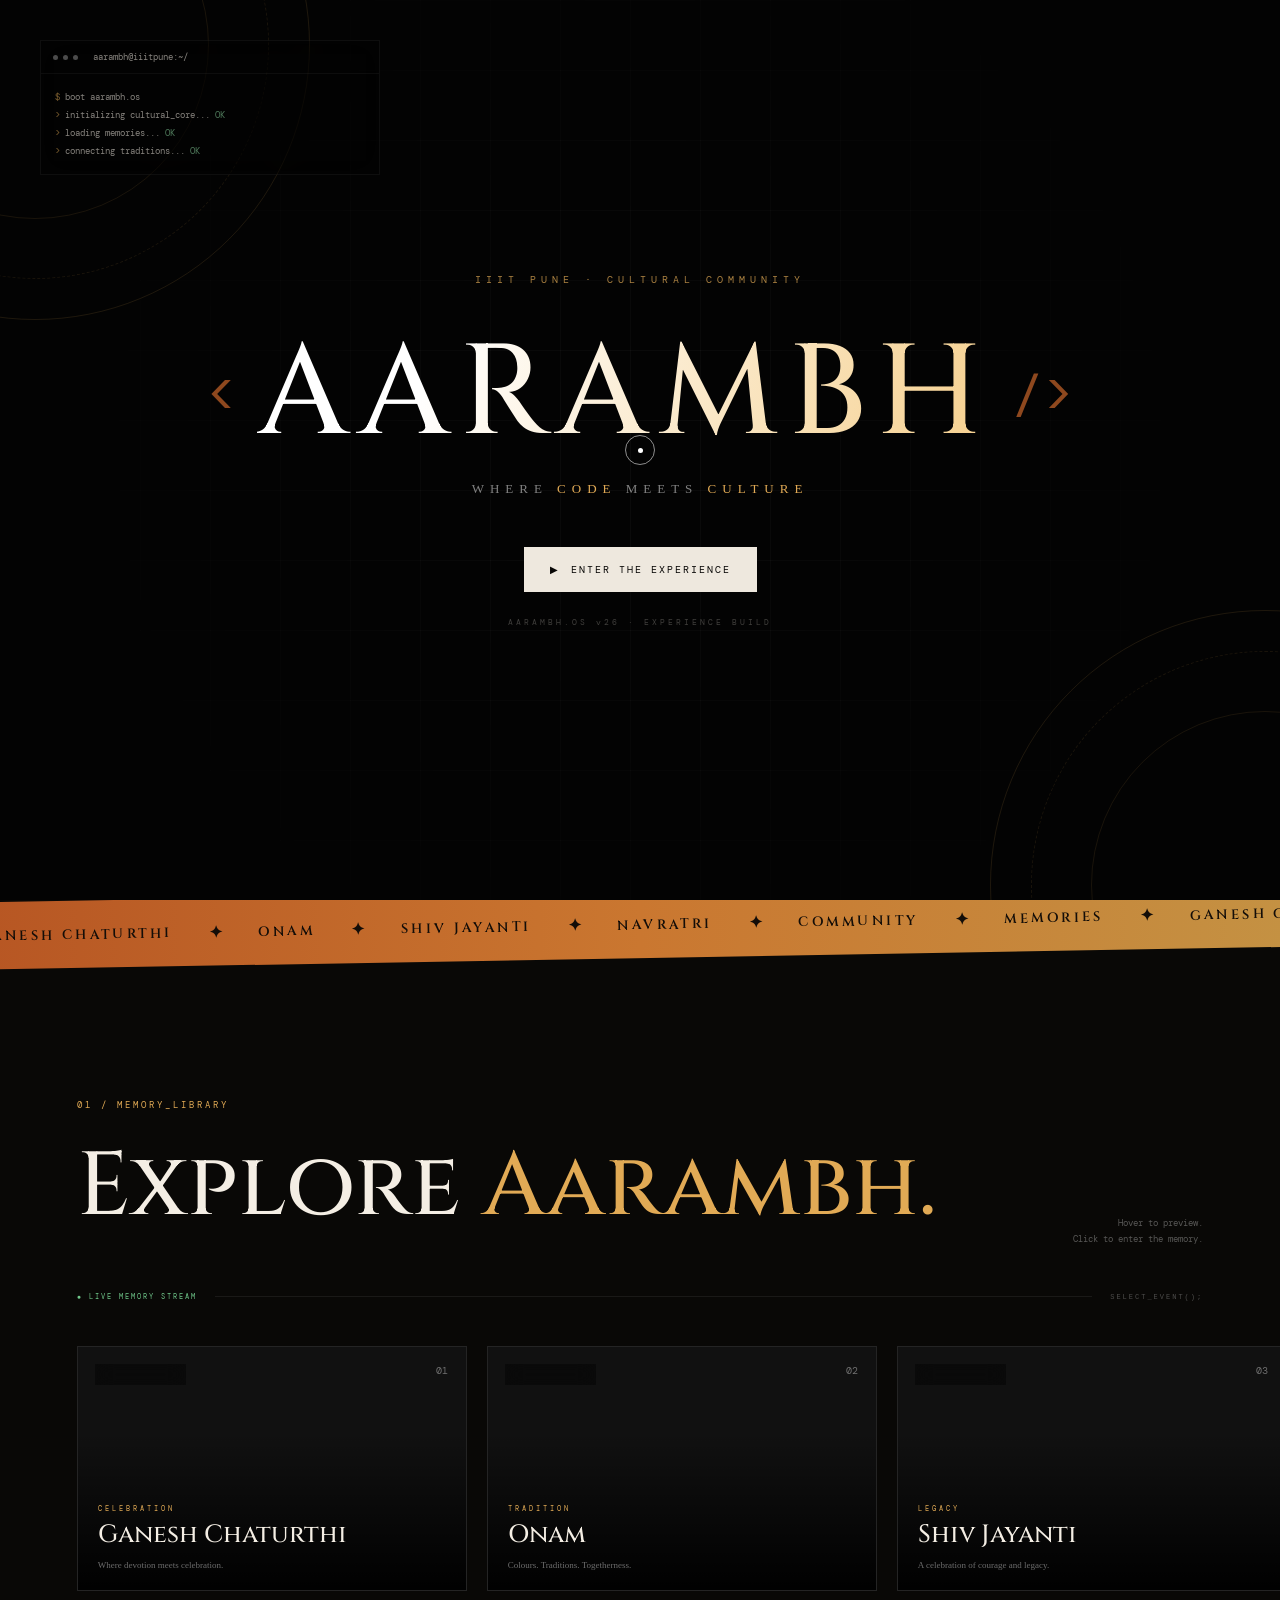
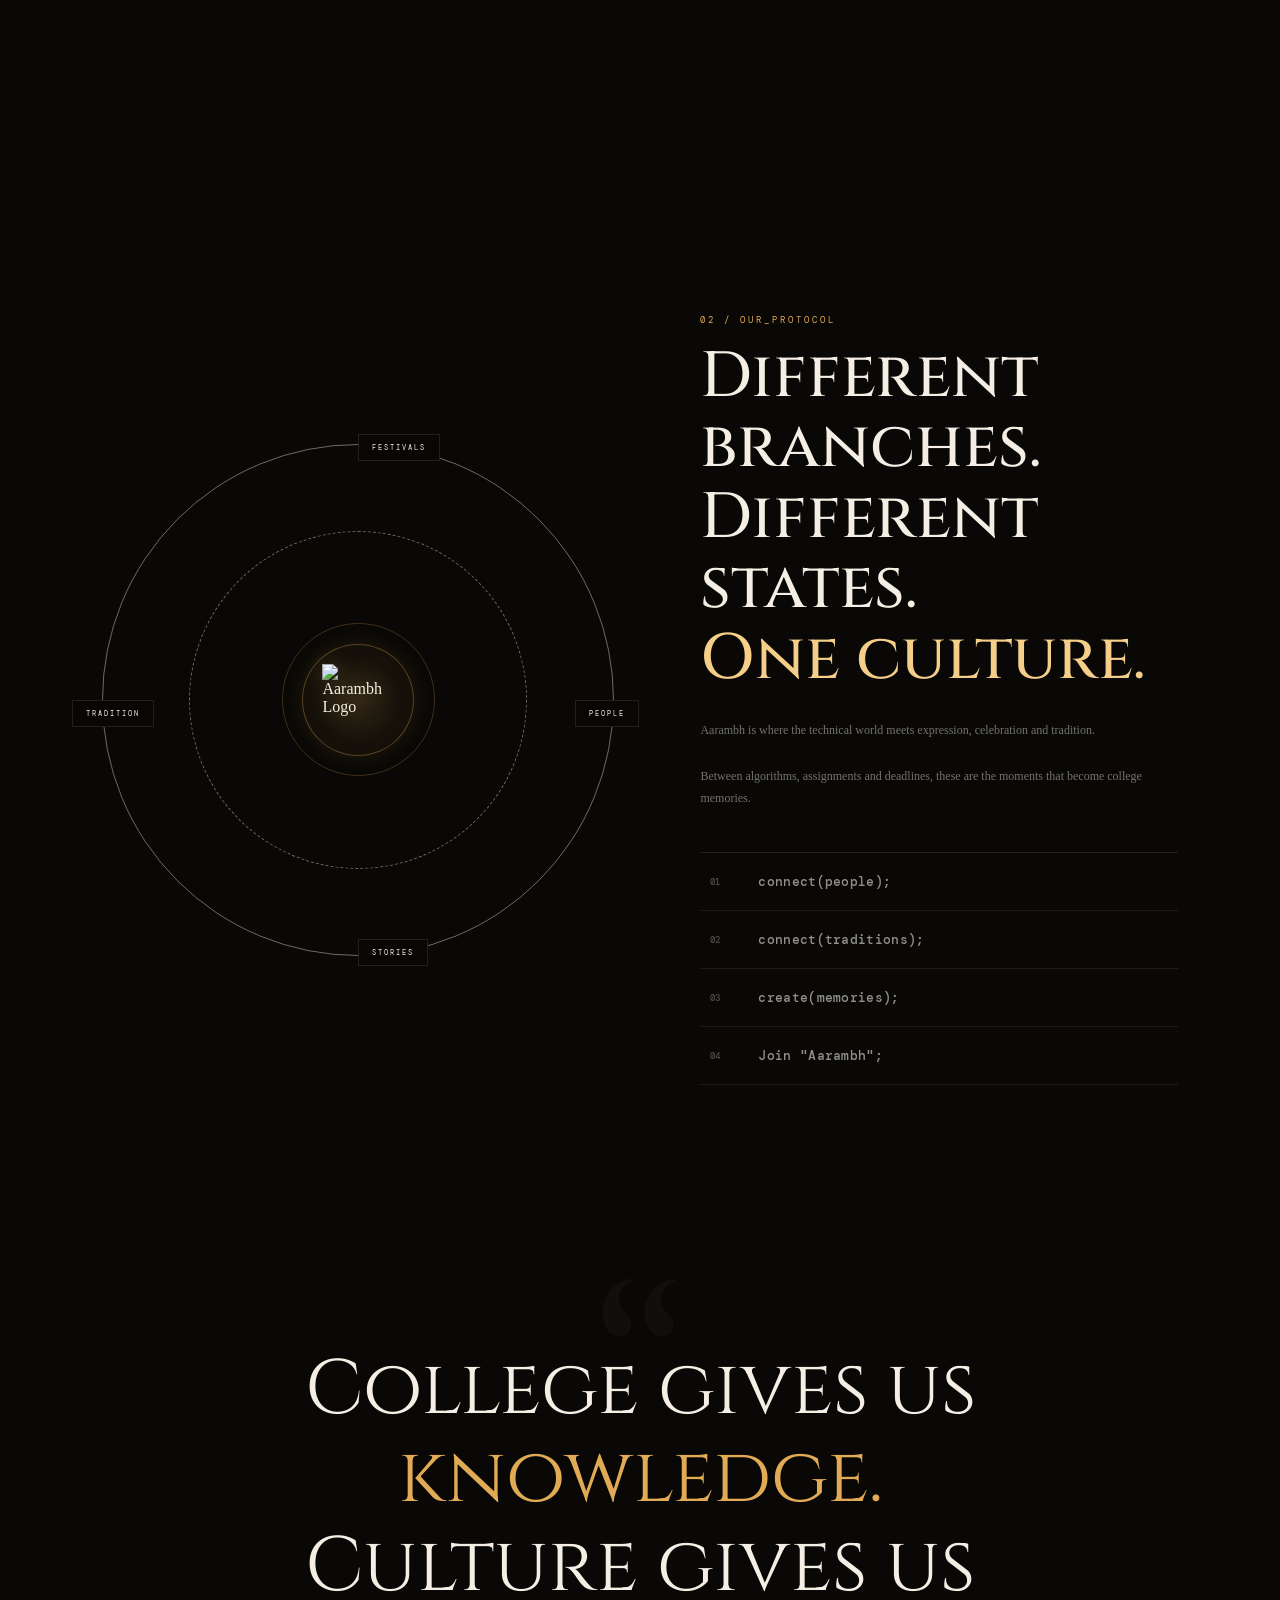
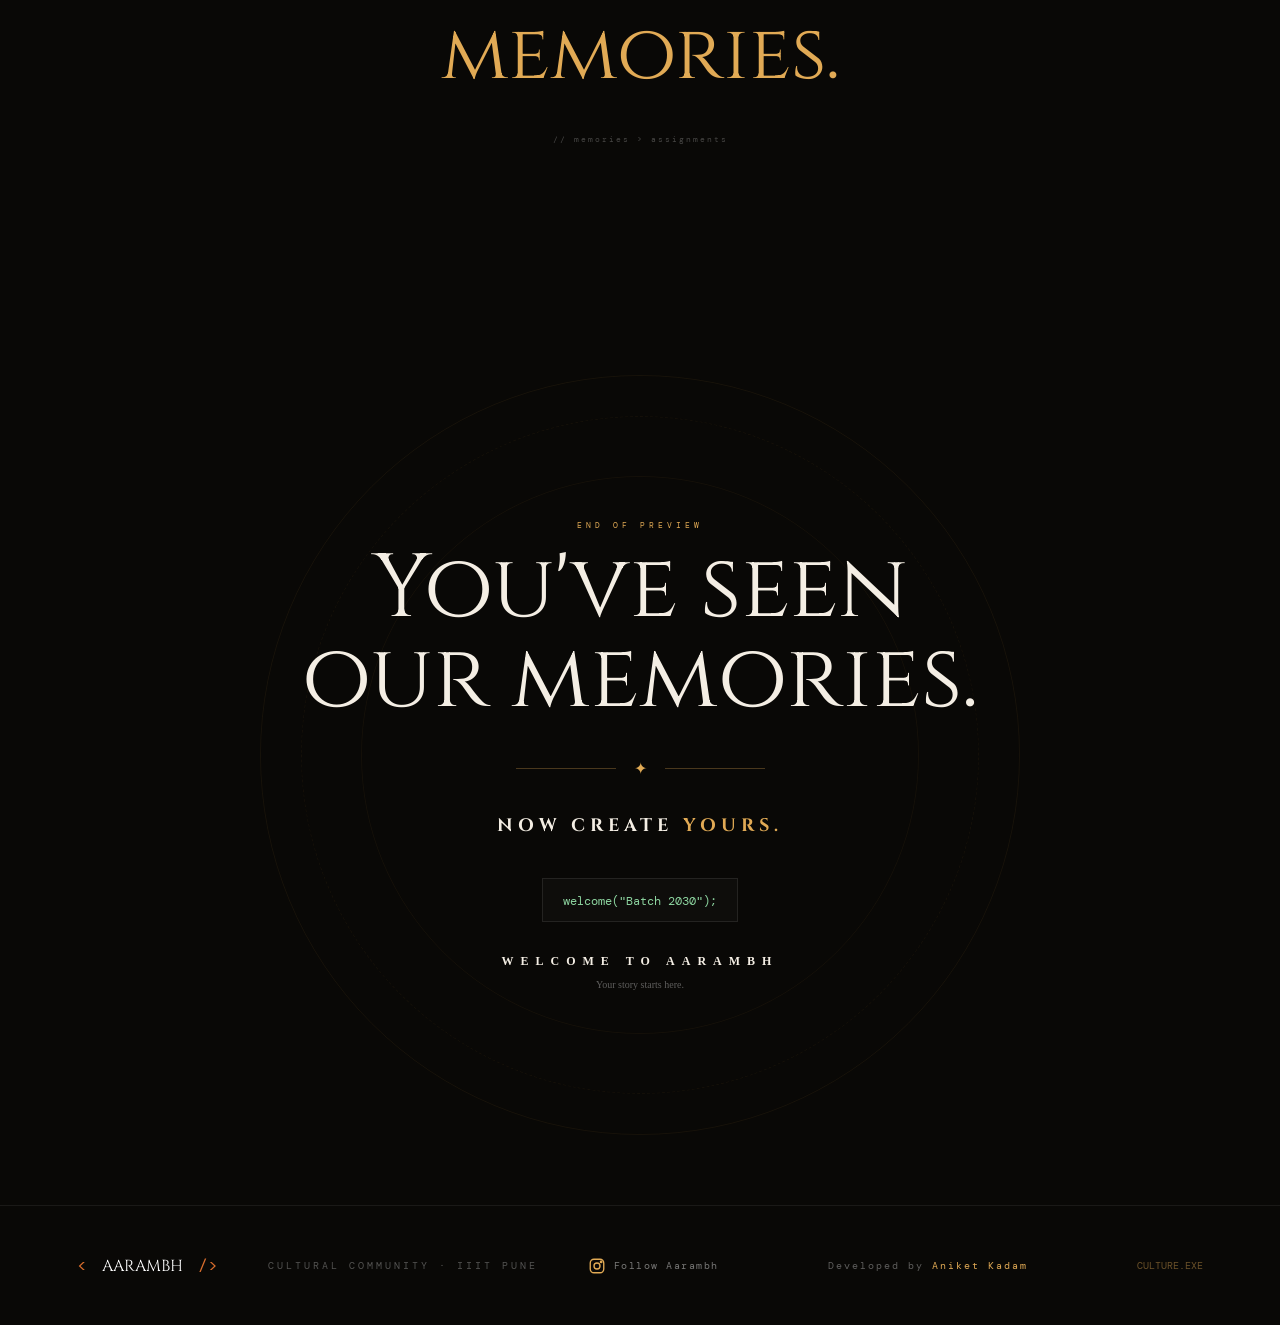
==== commit fd4e23a5: "jion added" ====
--- a/index.html
+++ b/index.html
@@ -708,68 +708,74 @@
 
         <div class="culture-terminal">
 
-            <div class="culture-terminal-line">
-
-                <span>
-                    01
-                </span>
-
-                <code>
-                    <a href="./people.html" class="terminal-link">
-        connect(people);
-    </a>
-                </code>
-
-            </div>
-
-
-            <div class="culture-terminal-line">
-
-                <span>
-                    02
-                </span>
-
-                <code>
-                     <a
-        href="./traditions.html"
-        class="terminal-link"
-    >
-        connect(traditions);
-    </a>
-                </code>
-
-            </div>
-
-
-            <div class="culture-terminal-line">
-
-                <span>
-                    03
-                </span>
-
-                <code>
-                    create(memories);
-                </code>
-
-            </div>
-
-
-            <div class="culture-terminal-line">
-
-                <span>
-                    04
-                </span>
-
-                <code>
-                    return "Aarambh";
-                </code>
-
-            </div>
-
-        </div>
-
-    </div>
-
+    <!-- PEOPLE -->
+    <div class="culture-terminal-line">
+
+        <span>01</span>
+
+        <code>
+            <a
+                href="./people.html"
+                class="terminal-link"
+            >
+                connect(people);
+            </a>
+        </code>
+
+    </div>
+
+
+    <!-- TRADITIONS -->
+    <div class="culture-terminal-line">
+
+        <span>02</span>
+
+        <code>
+            <a
+                href="./traditions.html"
+                class="terminal-link"
+            >
+                connect(traditions);
+            </a>
+        </code>
+
+    </div>
+
+
+    <!-- MEMORIES -->
+    <div class="culture-terminal-line">
+
+        <span>03</span>
+
+        <code>
+            <a
+                href="#experiences"
+                class="terminal-link"
+            >
+                create(memories);
+            </a>
+        </code>
+
+    </div>
+
+
+    <!-- JOIN -->
+    <div class="culture-terminal-line">
+
+        <span>04</span>
+
+        <code>
+            <a
+                href="./join.html"
+                class="terminal-link"
+            >
+                Join "Aarambh";
+            </a>
+        </code>
+
+    </div>
+
+</div>
 </section>
 
 
--- a/style.css
+++ b/style.css
@@ -62,7 +62,7 @@
             rgba(8, 6, 5, 0.76),
             rgba(8, 6, 5, 0.82)
         ),
-        url("img.jpeg");
+        url("https://res.cloudinary.com/sn8krgue/image/upload/v1786654104/img.jpg");
 
     background-size: cover;
     background-position: center;
@@ -1122,7 +1122,7 @@
 
     font-family: var(--mono);
 
-    font-size: 9px;
+    font-size: 11px;
 
     transition: color .3s;
 
@@ -1240,7 +1240,7 @@
             rgba(3,3,3,.55) 65%,
             rgba(3,3,3,.35) 100%
         ),
-        url("ChatGPT\ Image\ Aug\ 10\,\ 2026\,\ 04_08_48\ PM.png");
+        url("https://res.cloudinary.com/sn8krgue/image/upload/v1786654104/ChatGPT_Image_Aug_10_2026_04_08_48_PM.png");
 
     background-size: cover;
     background-position: center;
@@ -2822,7 +2822,7 @@
 
     font-family: var(--mono);
 
-    font-size: 9px;
+    font-size: 12px;
 
     color: #8dd5a0;
 
@@ -2877,7 +2877,7 @@
 
     font-family: var(--mono);
 
-    font-size: 8px;
+    font-size: 10px;
 
     letter-spacing: 2px;
 
@@ -2914,7 +2914,7 @@
 
     font-family: var(--mono);
 
-    font-size: 7px;
+    font-size: 10px;
 
     letter-spacing: 3px;
 
@@ -2933,7 +2933,7 @@
 
     font-family: var(--mono);
 
-    font-size: 8px;
+    font-size: 10px;
 
 }
 .instagram-link {
@@ -2949,7 +2949,7 @@
 
     font-family: var(--mono);
 
-    font-size: 8px;
+    font-size: 10px;
 
     letter-spacing: 1.5px;
 
@@ -3722,7 +3722,7 @@
     }
 
     .nav-links a {
-        font-size: 8px;
+        font-size: 11px;
     }
 
     .system-live {
@@ -4623,7 +4623,7 @@
                 rgba(3,3,3,.45) 45%,
                 rgba(3,3,3,.92) 100%
             ),
-            url("mobile\ img.png");
+            url("https://res.cloudinary.com/sn8krgue/image/upload/v1786654106/mobile_img.png");
 
         background-size: cover;
 
@@ -4694,4 +4694,31 @@
             80px !important;
     }
 
+}
+/* ==========================================
+   MOBILE - FULL PAGE BACKGROUND IMAGE
+========================================== */
+
+@media (max-width: 767px) {
+
+    body {
+        background-color: #090806;
+
+        background-image:
+            linear-gradient(
+                rgba(8, 6, 5, .72),
+                rgba(8, 6, 5, .78)
+            ),
+            url("https://res.cloudinary.com/sn8krgue/image/upload/v1786656070/ChatGPT_Image_Aug_14_2026_02_50_49_AM.png");
+
+        background-size: cover;
+
+        background-position: center top;
+
+        background-repeat: no-repeat;
+
+        /* mobile / Safari ke liye fixed mat rakho */
+        background-attachment: scroll;
+    }
+
 }
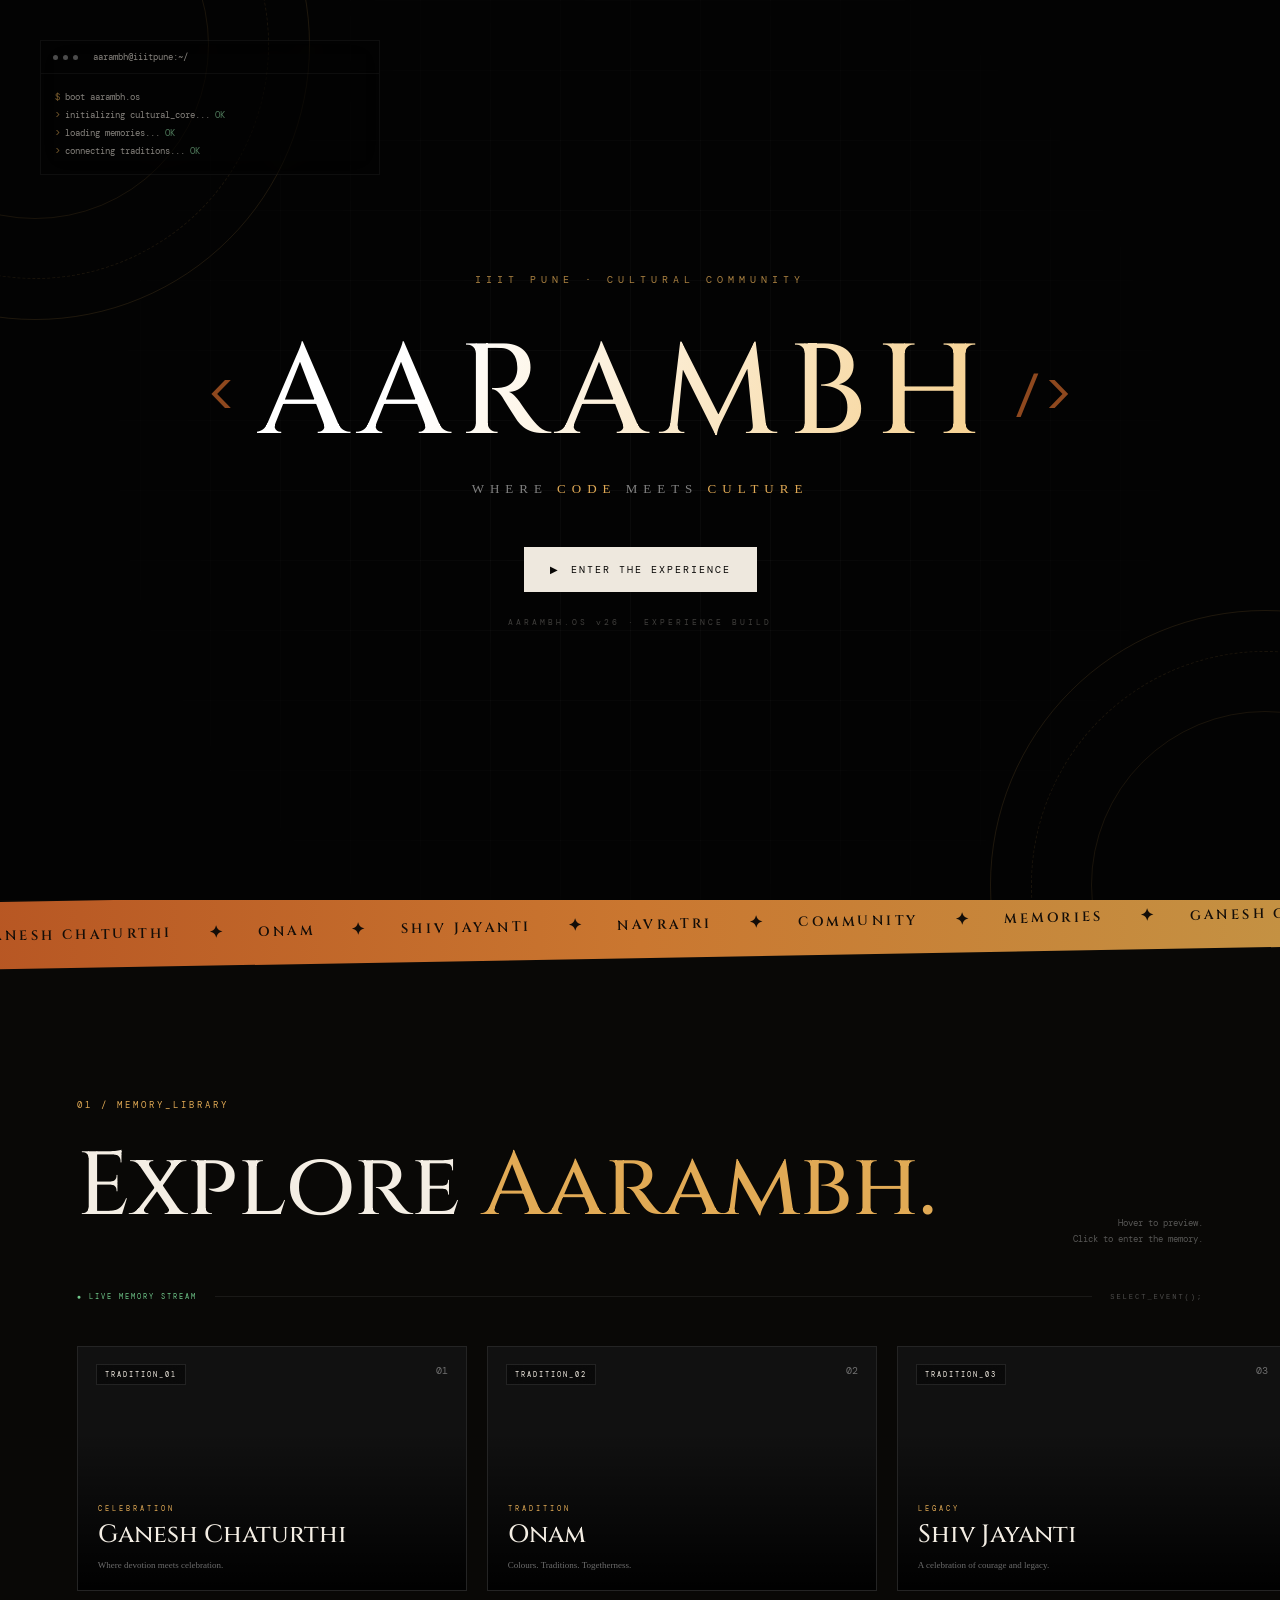
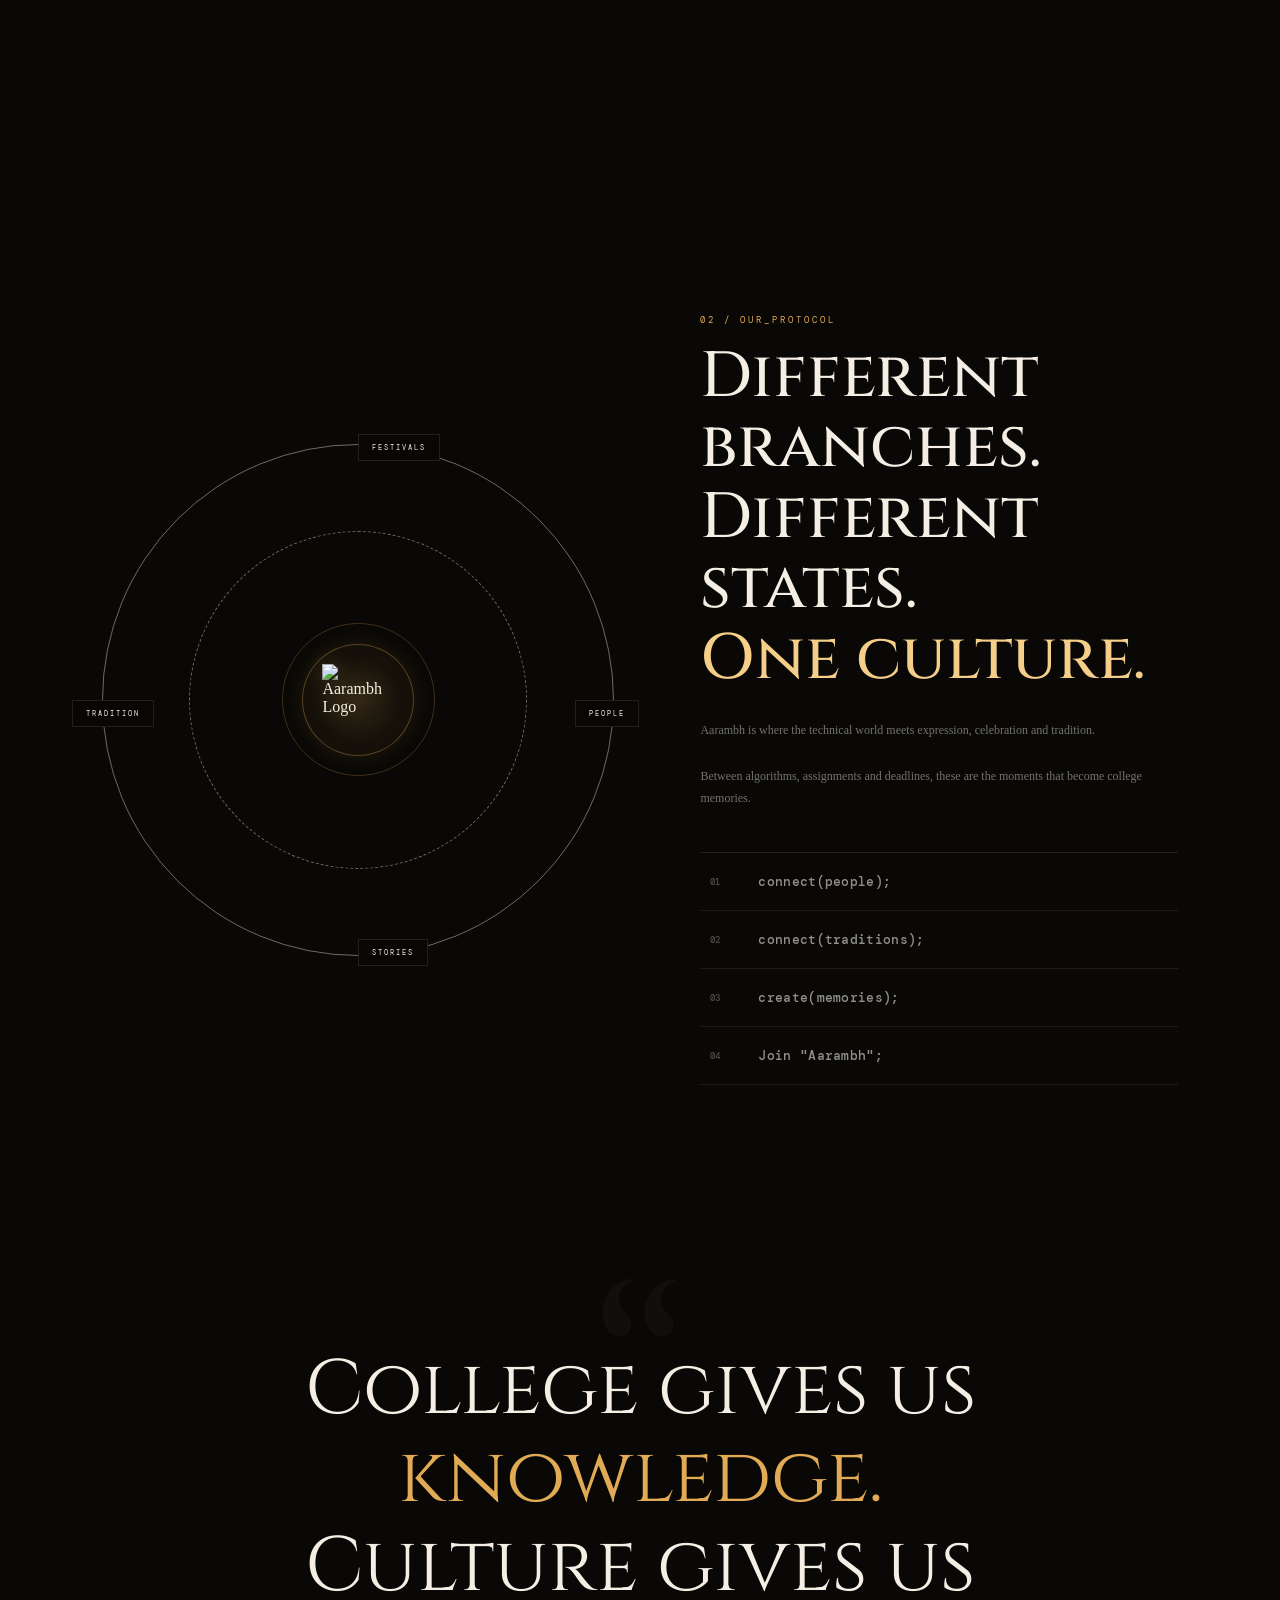
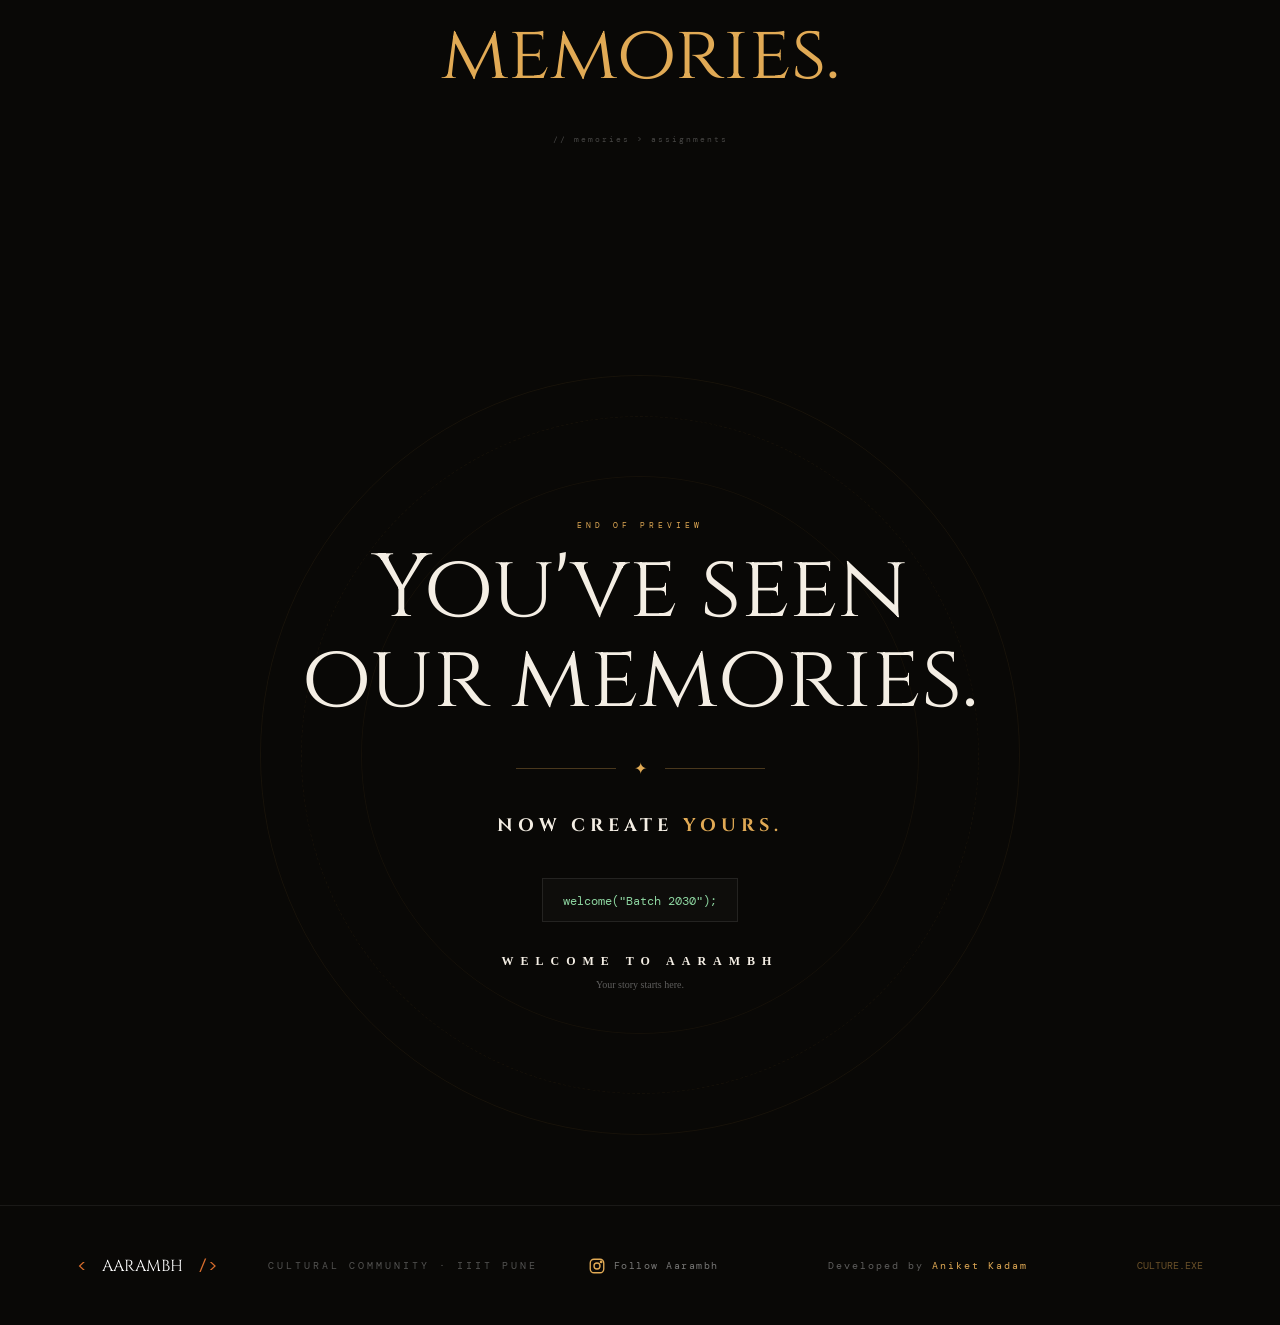
==== commit 38869159: "changed" ====
--- a/index.html
+++ b/index.html
@@ -261,6 +261,7 @@
     <a
         href="https://www.instagram.com/aarambh_iiitp?igsh=MTV1N2R1andocWR2MQ=="
         target="_blank"
+        rel="noopener noreferrer"
         class="nav-instagram"
         aria-label="Aarambh Instagram"
     >
@@ -906,6 +907,7 @@
     <a
     href="https://www.instagram.com/aarambh_iiitp?igsh=MTV1N2R1andocWR2MQ=="
     target="_blank"
+    rel="noopener noreferrer"
     class="instagram-link"
     aria-label="Follow Aarambh on Instagram"
 >
--- a/style.css
+++ b/style.css
@@ -534,13 +534,20 @@
 
     background-size: 70px 70px;
 
-    mask-image:
+    -webkit-mask-image:
 
         radial-gradient(
             circle at center,
             black,
             transparent 80%
         );
+    mask-image:
+
+        radial-gradient(
+            circle at center,
+            black,
+            transparent 80%
+        );
 
 }
 
@@ -648,7 +655,7 @@
         1px solid rgba(255,255,255,.09);
 
     background: rgba(0,0,0,.4);
-
+-webkit-backdrop-filter:blur(15px) ;
     backdrop-filter: blur(15px);
 
     font-family: var(--mono);
@@ -845,8 +852,9 @@
     background-size: 250%;
 
     -webkit-background-clip: text;
-
-    -webkit-text-fill-color: transparent;
+background-clip: text;
+
+-webkit-text-fill-color: transparent;
 
     animation:
 
@@ -1071,7 +1079,7 @@
     border-bottom:
 
         1px solid rgba(255,255,255,.07);
-
+-webkit-backdrop-filter:blur(18px) ;
     backdrop-filter: blur(18px);
 
 }
@@ -2126,7 +2134,7 @@
     background:
 
         rgba(0,0,0,.38);
-
+-webkit-backdrop-filter:blur(10px) ;
     backdrop-filter:
 
         blur(10px);
@@ -2209,7 +2217,7 @@
     background:
 
         rgba(255,255,255,.07);
-
+-webkit-backdrop-filter:blur(10px) ;
     backdrop-filter:
 
         blur(10px);
@@ -2254,7 +2262,7 @@
 
     position: relative;
 
-    min-height: auto;
+    min-height: 0;
 
     padding:
         65px 8%
@@ -3884,8 +3892,8 @@
         cursor: auto;
     }
 
-    #cursor,
-    #mouseGlow {
+    #cursor
+    {
         display: none;
     }
 
@@ -4108,7 +4116,7 @@
     =================================================== */
 
     .experiences {
-        min-height: auto;
+        min-height: 0;
         padding: 90px 0 70px;
     }
 
@@ -4202,7 +4210,7 @@
     =================================================== */
 
     .culture-section {
-        min-height: auto;
+        min-height: 0;
         grid-template-columns: 1fr;
         padding: 90px 22px;
         gap: 70px;
@@ -4677,7 +4685,7 @@
 @media (max-width: 767px) {
 
     .quote-section {
-        min-height: auto !important;
+        min-height: 0 !important;
 
         padding:
             55px 22px
@@ -4721,4 +4729,34 @@
         background-attachment: scroll;
     }
 
+}
+/* ===================================================
+   NORMAL SYSTEM CURSOR
+   Keep mouse glow enabled
+=================================================== */
+
+/* Normal arrow cursor */
+html,
+body {
+    cursor: auto !important;
+}
+
+
+/* Remove custom Aarambh cursor */
+#cursor {
+    display: none !important;
+}
+
+
+/* Clickable elements */
+a,
+button,
+.magnetic-button,
+#enterBtn,
+.event-card,
+.video-close,
+.player-controls button,
+.terminal-link,
+.nav-instagram {
+    cursor: pointer !important;
 }
